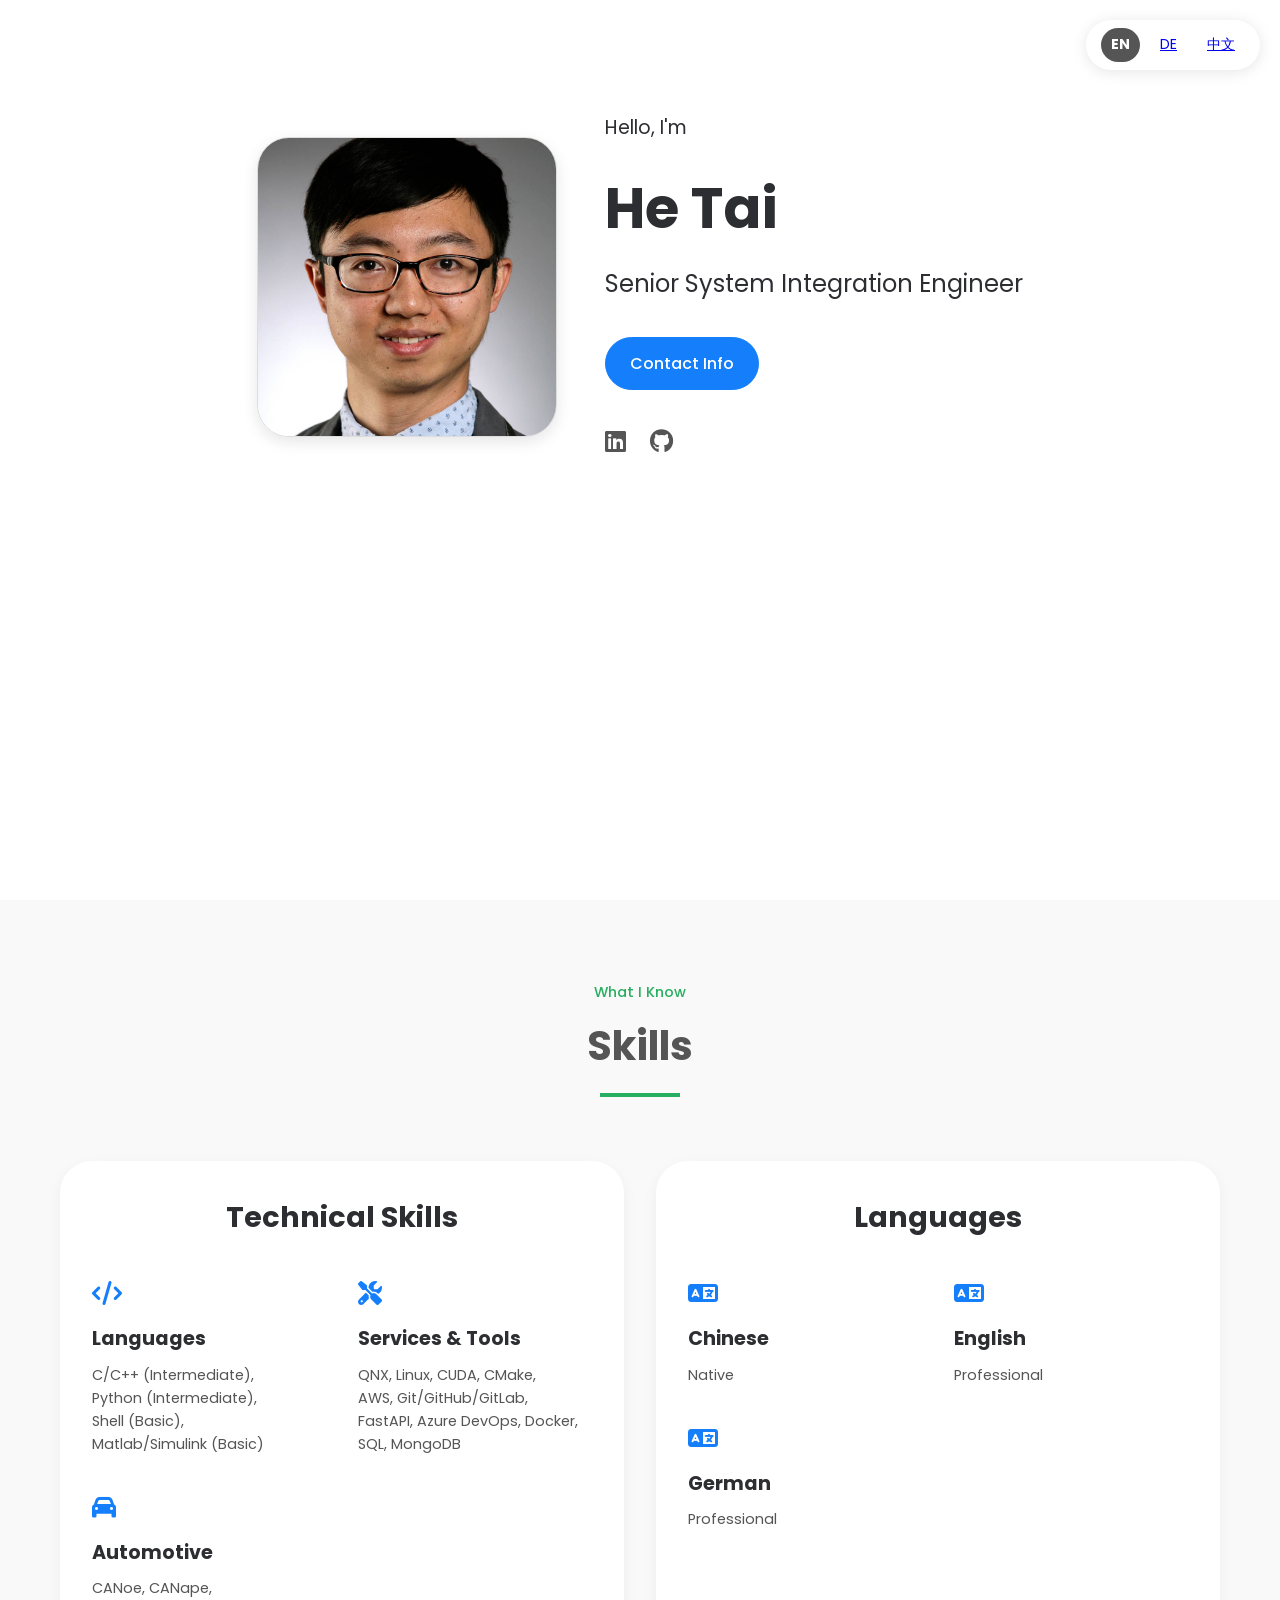
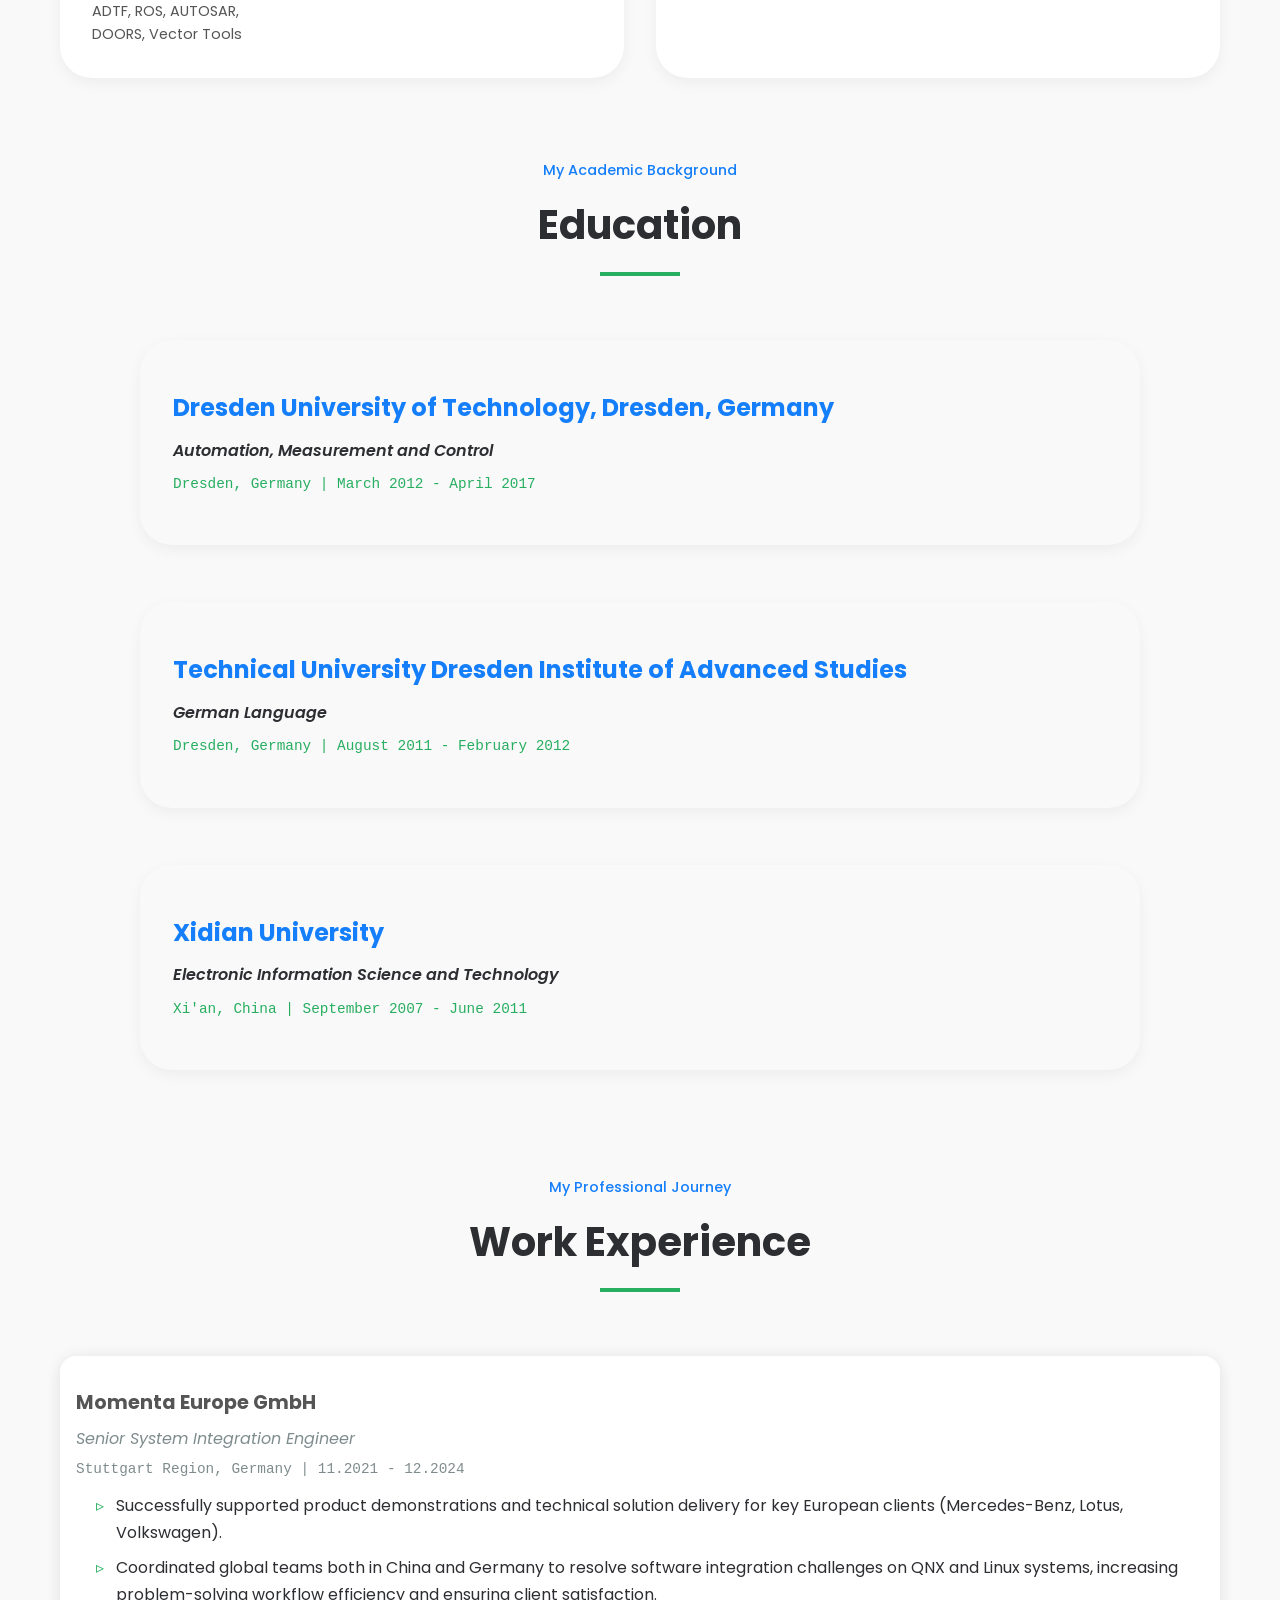
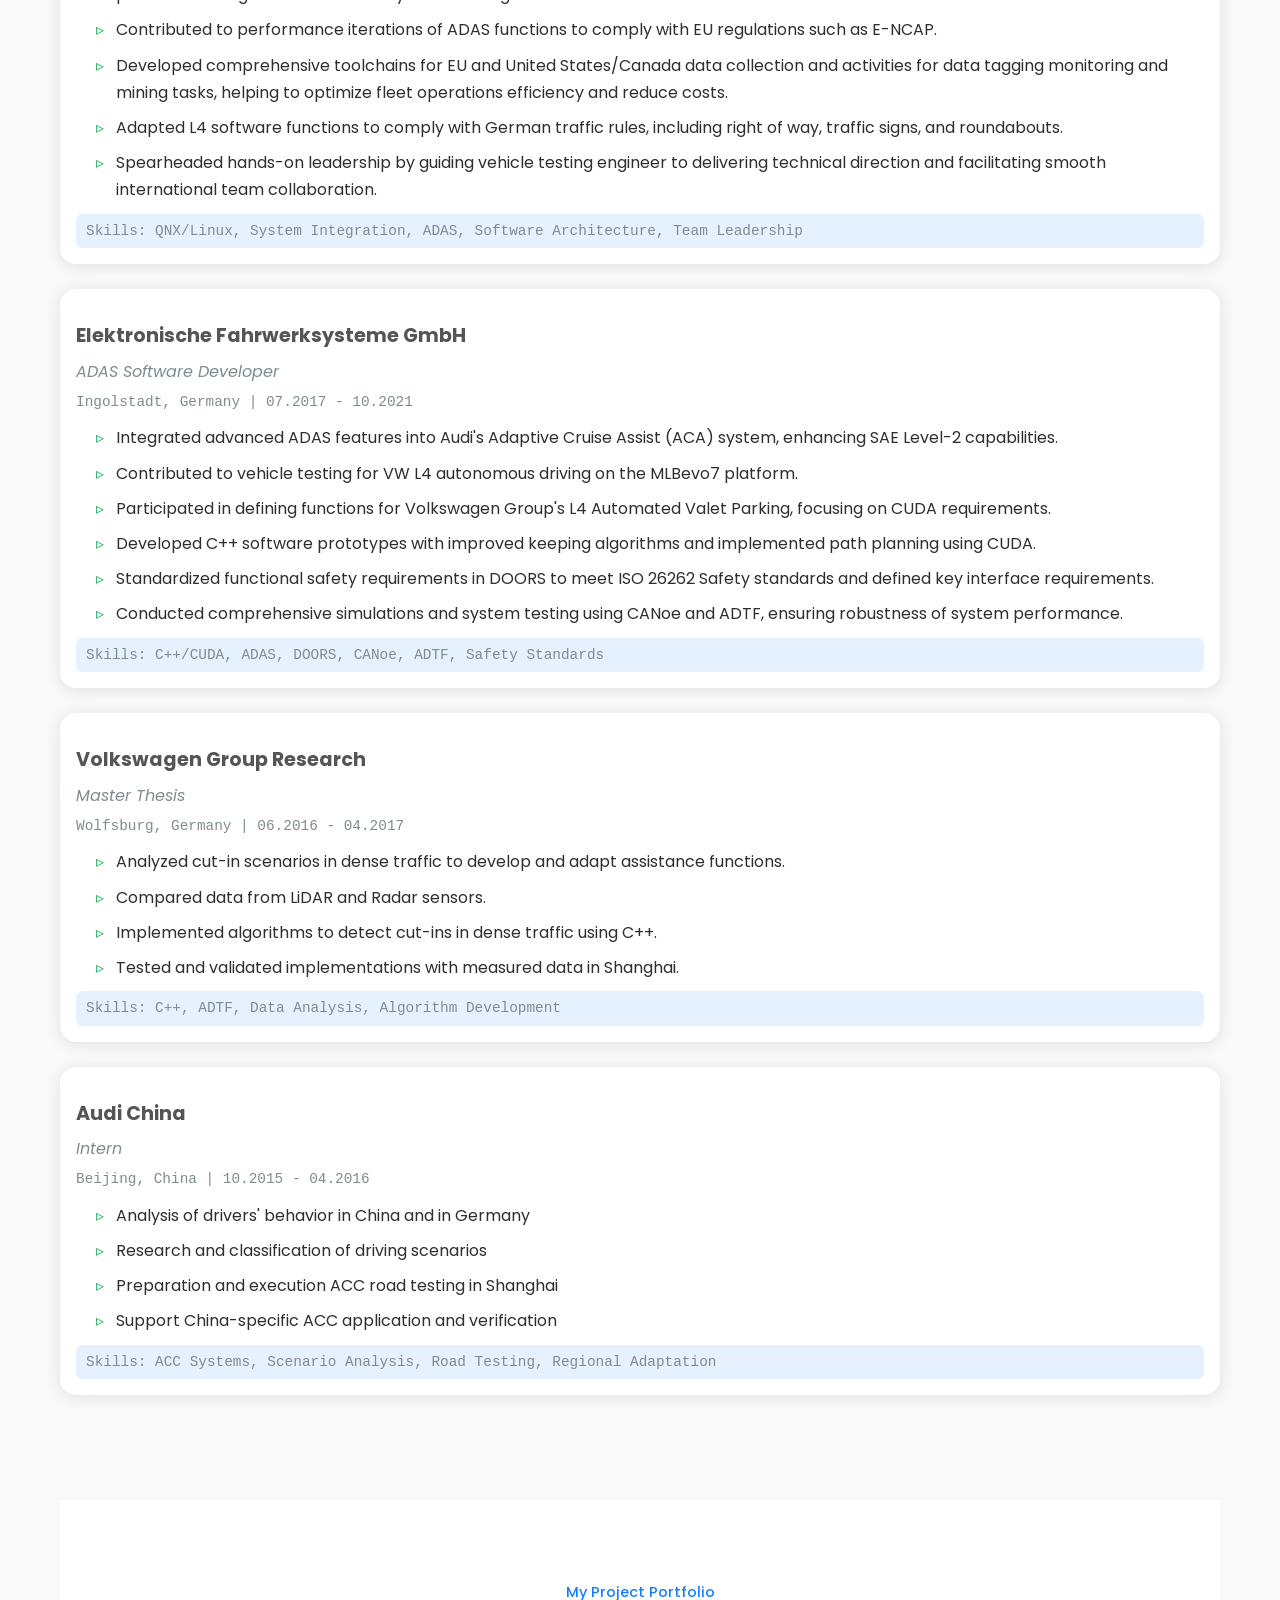
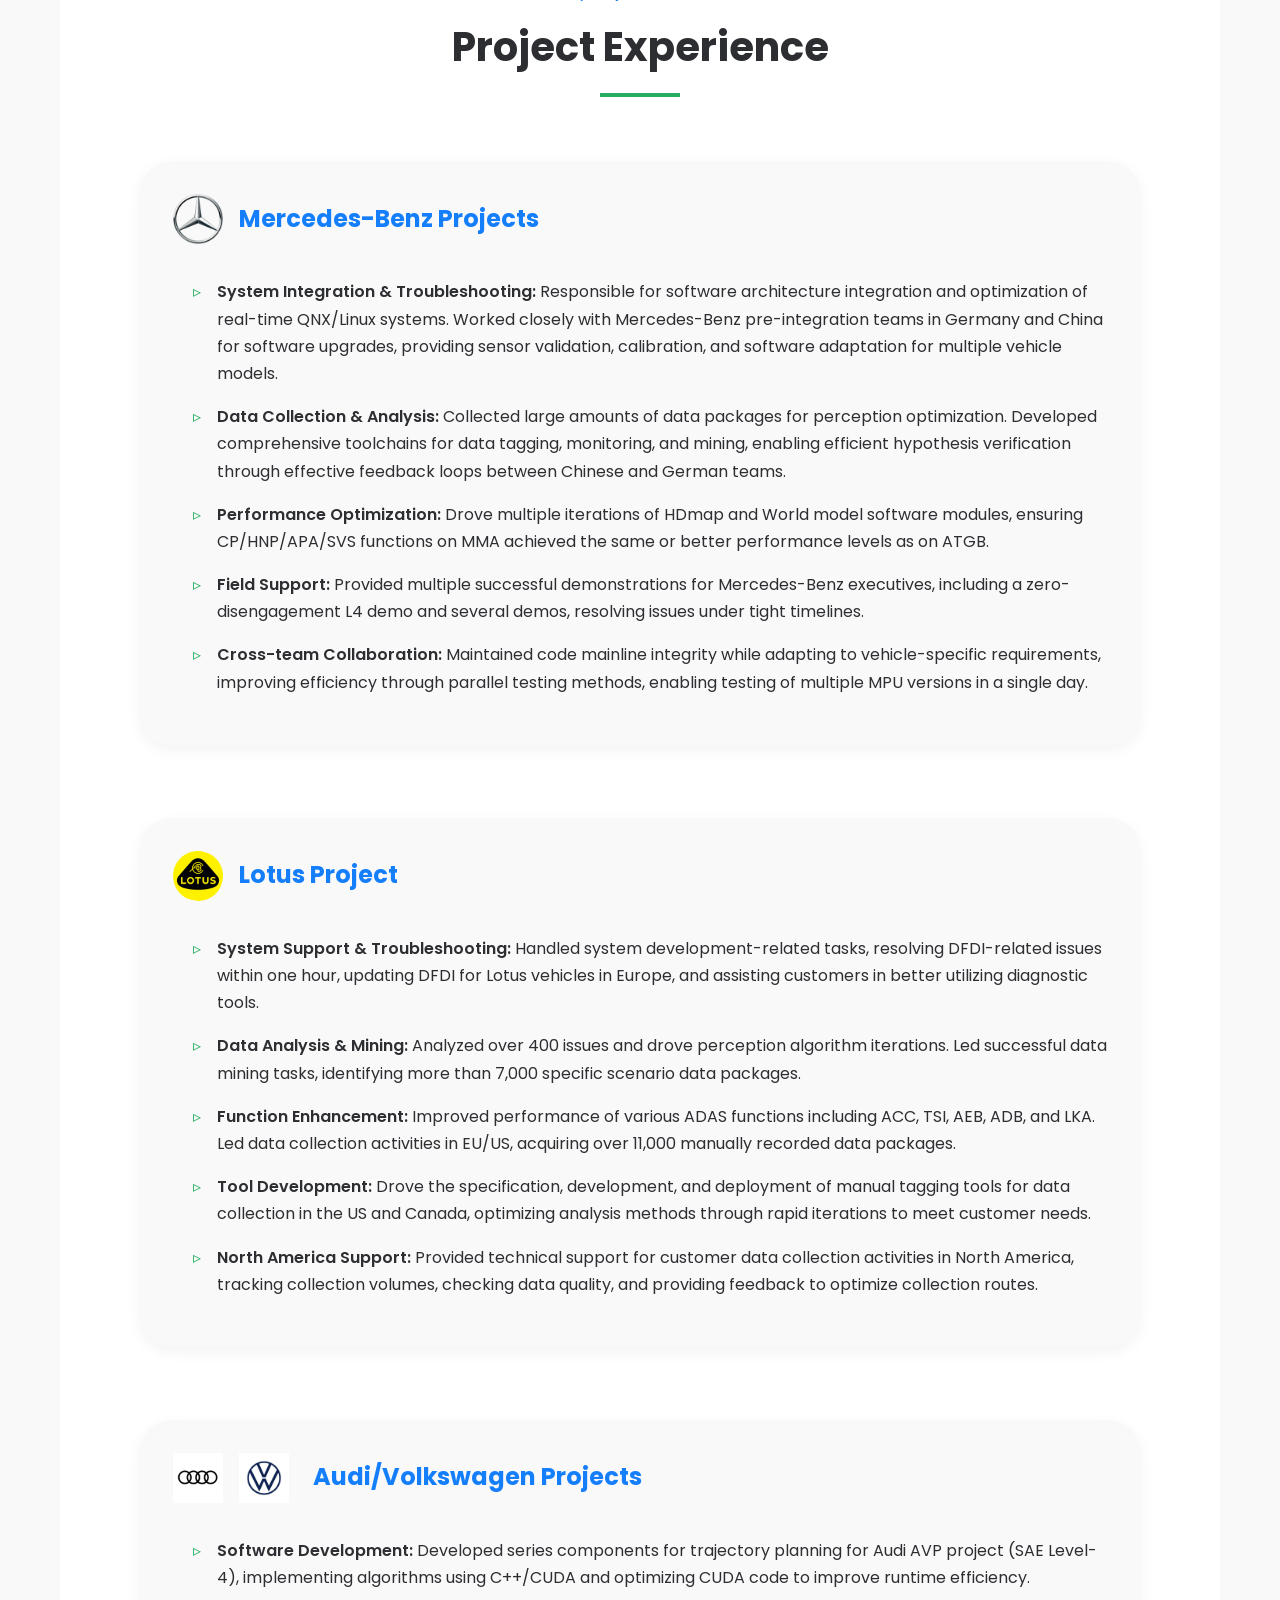
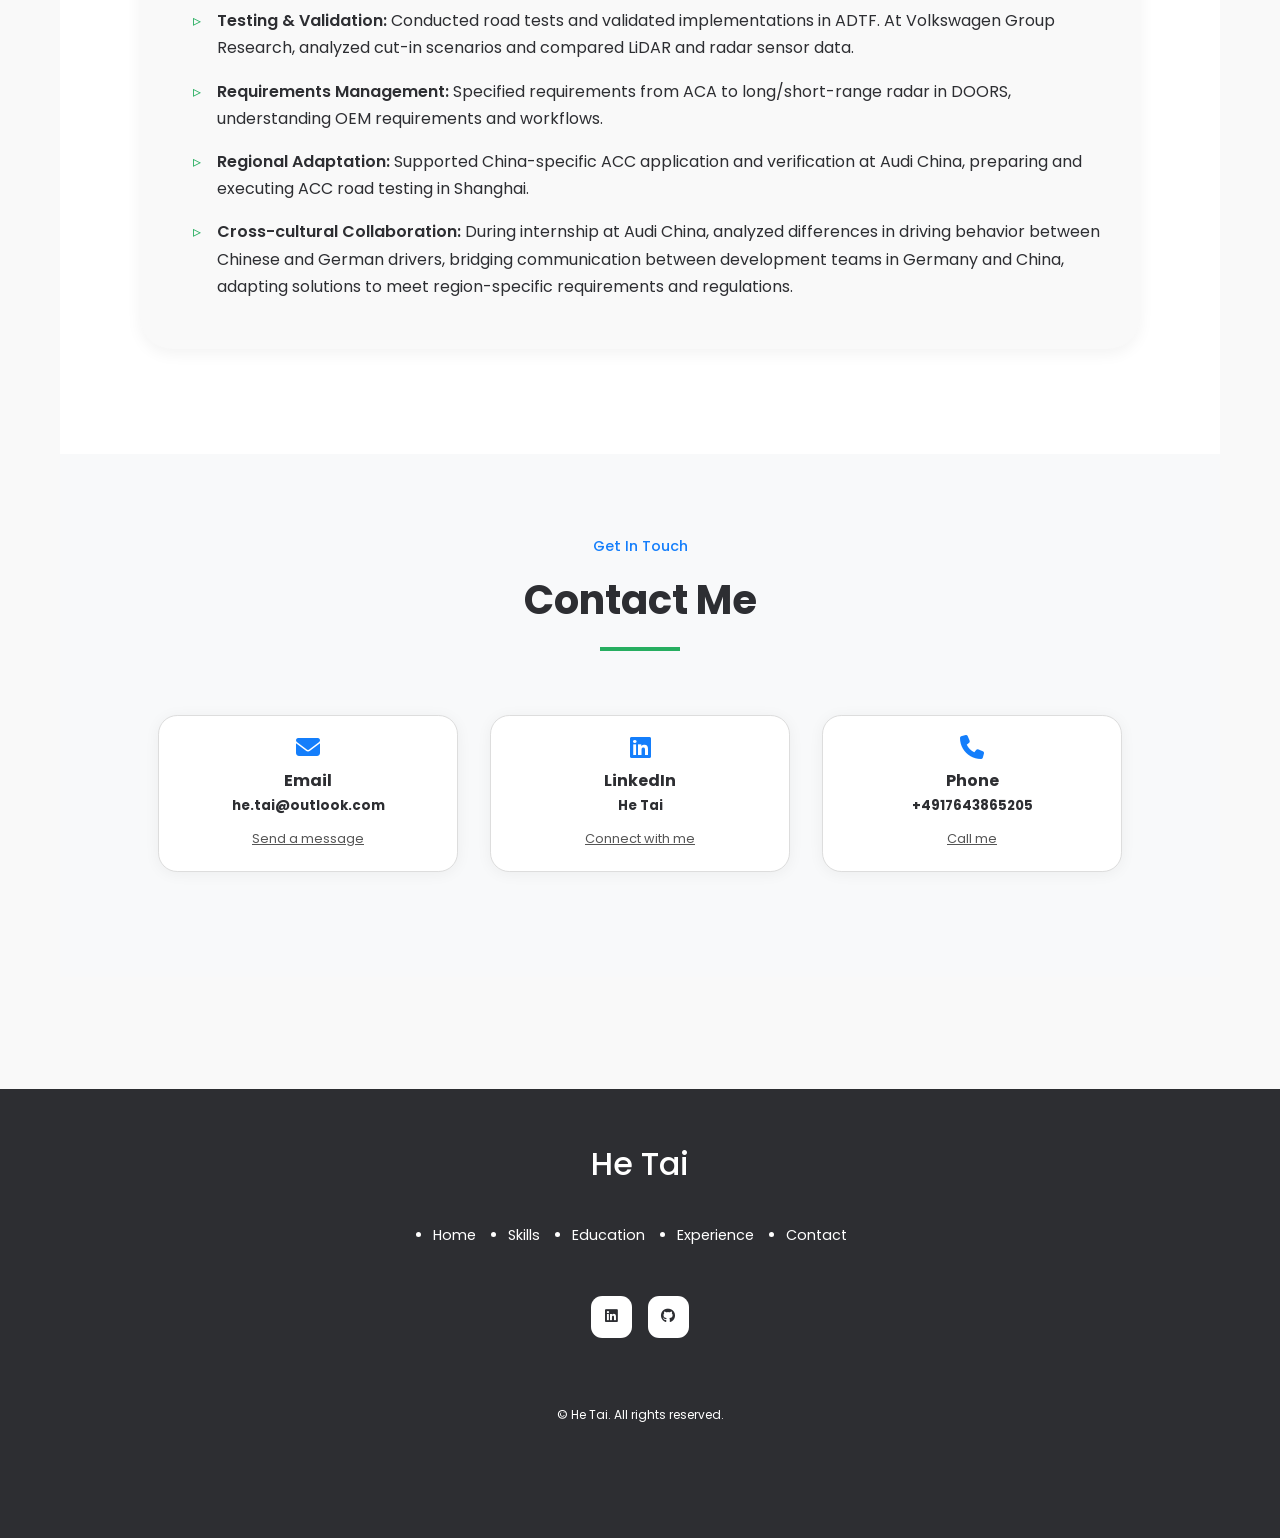
==== index.html @ fd06643b "Overwrite with academic CV template from hetai/cv" ====
<!DOCTYPE html>
<html lang="en">
<head>
    <meta charset="UTF-8">
    <meta name="viewport" content="width=device-width, initial-scale=1.0">
    <meta name="description" content="He Tai's CV - Impactful Senior System Integration Engineer with nine years of experience in supporting product demonstrations and delivering technical solutions">
    <meta name="keywords" content="He Tai, System Integration, Automotive, Software Engineer, ADAS, QNX, Linux, Mercedes-Benz, Volkswagen">
    <meta name="author" content="He Tai">
    
    <!-- Open Graph Tags -->
    <meta property="og:title" content="He Tai - Senior System Integration Engineer">
    <meta property="og:description" content="Impactful Senior System Integration Engineer with nine years of experience in supporting product demonstrations and delivering technical solutions to prominent automotive clients">
    <meta property="og:type" content="profile">
    <meta property="og:url" content="https://hetai.github.io/cv/">
    
    <!-- Favicon -->
    <link rel="apple-touch-icon" sizes="180x180" href="apple-touch-icon.png">
    <link rel="icon" type="image/png" sizes="32x32" href="favicon-32x32.png">
    <link rel="icon" type="image/png" sizes="16x16" href="favicon-16x16.png">
    <link rel="manifest" href="site.webmanifest">
    
    <!-- CSS -->
    <link rel="stylesheet" href="styles.css">
    
    <!-- Font Awesome -->
    <link rel="stylesheet" href="https://cdnjs.cloudflare.com/ajax/libs/font-awesome/6.4.0/css/all.min.css">
    
    <!-- Google Fonts -->
    <link href="https://fonts.googleapis.com/css2?family=Poppins:wght@300;400;500;600&display=swap" rel="stylesheet">
    
    <!-- 添加开发配置脚本 -->
    <script src="dev-config.js"></script>
    <script>
        document.addEventListener('DOMContentLoaded', updatePaths);
    </script>
    
    <title>He Tai - CV</title>
</head>
<body>
    <div class="language-switch">
        <span class="lang-btn active">EN</span>
        <a href="index-de.html" class="lang-btn">DE</a>
        <a href="index-cn.html" class="lang-btn">中文</a>
    </div>

    <header>
        <div class="container profile-container">
            <div class="profile-pic">
                <img src="picture.jpg" alt="He Tai profile picture" class="profile-image">
            </div>
            <div class="profile-text">
                <p class="hello-text">Hello, I'm</p>
                <h1>He Tai</h1>
                <p class="job-title">Senior System Integration Engineer</p>
                
                <div class="cta-buttons">
                    <a href="#contact" class="btn btn-primary">Contact Info</a>
                </div>
                
                <div class="social-links">
                    <a href="https://www.linkedin.com/in/taihe/" class="social-link" target="_blank"><i class="fab fa-linkedin"></i></a>
                    <a href="https://github.com/hetai" class="social-link" target="_blank"><i class="fab fa-github"></i></a>
                </div>
            </div>
        </div>
    </header>

    <main>
        <section id="skills">
            <div class="section-title">
                <h5>What I Know</h5>
                <h2>Skills</h2>
            </div>
            
            <div class="skills-container">
                <div class="skills-card">
                    <h3>Technical Skills</h3>
                    <div class="skills-grid">
                        <div class="skill-category">
                            <div class="skill-icon"><i class="fas fa-code"></i></div>
                            <h4>Languages</h4>
                            <p>C/C++ (Intermediate),<br>Python (Intermediate),<br>Shell (Basic),<br>Matlab/Simulink (Basic)</p>
                        </div>
                        
                        <div class="skill-category">
                            <div class="skill-icon"><i class="fas fa-tools"></i></div>
                            <h4>Services & Tools</h4>
                            <p>QNX, Linux, CUDA, CMake,<br>AWS, Git/GitHub/GitLab,<br>FastAPI, Azure DevOps, Docker,<br>SQL, MongoDB</p>
                        </div>
                        
                        <div class="skill-category">
                            <div class="skill-icon"><i class="fas fa-car"></i></div>
                            <h4>Automotive</h4>
                            <p>CANoe, CANape,<br>ADTF, ROS, AUTOSAR,<br>DOORS, Vector Tools</p>
                        </div>
                    </div>
                </div>
                
                <div class="skills-card">
                    <h3>Languages</h3>
                    <div class="skills-grid">
                        <div class="skill-category">
                            <div class="skill-icon"><i class="fas fa-language"></i></div>
                            <h4>Chinese</h4>
                            <p>Native</p>
                        </div>
                        
                        <div class="skill-category">
                            <div class="skill-icon"><i class="fas fa-language"></i></div>
                            <h4>English</h4>
                            <p>Professional</p>
                        </div>
                        
                        <div class="skill-category">
                            <div class="skill-icon"><i class="fas fa-language"></i></div>
                            <h4>German</h4>
                            <p>Professional</p>
                        </div>
                    </div>
                </div>
            </div>
        </section>

        <section id="education">
            <div class="section-title">
                <h5>My Academic Background</h5>
                <h2>Education</h2>
            </div>
            
            <div class="education-container">
                <article class="education-item">
                    <h3>Dresden University of Technology, Dresden, Germany</h3>
                    <p class="subtitle">Automation, Measurement and Control</p>
                    <p class="location-date">Dresden, Germany | March 2012 - April 2017</p>
                </article>
                
                <article class="education-item">
                    <h3>Technical University Dresden Institute of Advanced Studies</h3>
                    <p class="subtitle">German Language</p>
                    <p class="location-date">Dresden, Germany | August 2011 - February 2012</p>
                </article>
                
                <article class="education-item">
                    <h3>Xidian University</h3>
                    <p class="subtitle">Electronic Information Science and Technology</p>
                    <p class="location-date">Xi'an, China | September 2007 - June 2011</p>
                </article>
            </div>
        </section>

        <section id="experience">
            <div class="section-title">
                <h5>My Professional Journey</h5>
                <h2>Work Experience</h2>
            </div>
            
            <article>
                <h3>Momenta Europe GmbH</h3>
                <p class="subtitle">Senior System Integration Engineer</p>
                <p class="location-date">Stuttgart Region, Germany | 11.2021 - 12.2024</p>
                <ul>
                    <li>Successfully supported product demonstrations and technical solution delivery for key European clients (Mercedes-Benz, Lotus, Volkswagen).</li>
                    <li>Coordinated global teams both in China and Germany to resolve software integration challenges on QNX and Linux systems, increasing problem-solving workflow efficiency and ensuring client satisfaction.</li>
                    <li>Contributed to performance iterations of ADAS functions to comply with EU regulations such as E-NCAP.</li>
                    <li>Developed comprehensive toolchains for EU and United States/Canada data collection and activities for data tagging monitoring and mining tasks, helping to optimize fleet operations efficiency and reduce costs.</li>
                    <li>Adapted L4 software functions to comply with German traffic rules, including right of way, traffic signs, and roundabouts.</li>
                    <li>Spearheaded hands-on leadership by guiding vehicle testing engineer to delivering technical direction and facilitating smooth international team collaboration.</li>
                </ul>
                <p class="skills-used">Skills: QNX/Linux, System Integration, ADAS, Software Architecture, Team Leadership</p>
            </article>

            <article>  
                <h3>Elektronische Fahrwerksysteme GmbH</h3>
                <p class="subtitle">ADAS Software Developer</p>
                <p class="location-date">Ingolstadt, Germany | 07.2017 - 10.2021</p>
                <ul>
                    <li>Integrated advanced ADAS features into Audi's Adaptive Cruise Assist (ACA) system, enhancing SAE Level-2 capabilities.</li>
                    <li>Contributed to vehicle testing for VW L4 autonomous driving on the MLBevo7 platform.</li>
                    <li>Participated in defining functions for Volkswagen Group's L4 Automated Valet Parking, focusing on CUDA requirements.</li>
                    <li>Developed C++ software prototypes with improved keeping algorithms and implemented path planning using CUDA.</li>
                    <li>Standardized functional safety requirements in DOORS to meet ISO 26262 Safety standards and defined key interface requirements.</li>
                    <li>Conducted comprehensive simulations and system testing using CANoe and ADTF, ensuring robustness of system performance.</li>
                </ul>
                <p class="skills-used">Skills: C++/CUDA, ADAS, DOORS, CANoe, ADTF, Safety Standards</p>
            </article>

            <article>
                <h3>Volkswagen Group Research</h3>
                <p class="subtitle">Master Thesis</p>
                <p class="location-date">Wolfsburg, Germany | 06.2016 - 04.2017</p>
                <ul>
                    <li>Analyzed cut-in scenarios in dense traffic to develop and adapt assistance functions.</li>
                    <li>Compared data from LiDAR and Radar sensors.</li>
                    <li>Implemented algorithms to detect cut-ins in dense traffic using C++.</li>
                    <li>Tested and validated implementations with measured data in Shanghai.</li>
                </ul>
                <p class="skills-used">Skills: C++, ADTF, Data Analysis, Algorithm Development</p>
            </article>

            <article>
                <h3>Audi China</h3>
                <p class="subtitle">Intern</p>
                <p class="location-date">Beijing, China | 10.2015 - 04.2016</p>
                <ul>
                    <li>Analysis of drivers' behavior in China and in Germany</li>
                    <li>Research and classification of driving scenarios</li>
                    <li>Preparation and execution ACC road testing in Shanghai</li>
                    <li>Support China-specific ACC application and verification</li>
                </ul>
                <p class="skills-used">Skills: ACC Systems, Scenario Analysis, Road Testing, Regional Adaptation</p>
            </article>
        </section>

        <section id="projects">
            <div class="section-title">
                <h5>My Project Portfolio</h5>
                <h2>Project Experience</h2>
            </div>
            
            <div class="projects-container">
                <article class="project-item">
                    <div class="project-header">
                        <img src="mercedes-logo.png" alt="Mercedes-Benz Logo" class="company-logo">
                        <h3>Mercedes-Benz Projects</h3>
                    </div>
                    <div class="project-content">
                        <div class="project-details">
                            <ul>
                                <li><strong>System Integration & Troubleshooting:</strong> Responsible for software architecture integration and optimization of real-time QNX/Linux systems. Worked closely with Mercedes-Benz pre-integration teams in Germany and China for software upgrades, providing sensor validation, calibration, and software adaptation for multiple vehicle models.</li>
                                <li><strong>Data Collection & Analysis:</strong> Collected large amounts of data packages for perception optimization. Developed comprehensive toolchains for data tagging, monitoring, and mining, enabling efficient hypothesis verification through effective feedback loops between Chinese and German teams.</li>
                                <li><strong>Performance Optimization:</strong> Drove multiple iterations of HDmap and World model software modules, ensuring CP/HNP/APA/SVS functions on MMA achieved the same or better performance levels as on ATGB.</li>
                                <li><strong>Field Support:</strong> Provided multiple successful demonstrations for Mercedes-Benz executives, including a zero-disengagement L4 demo and several demos, resolving issues under tight timelines.</li>
                                <li><strong>Cross-team Collaboration:</strong> Maintained code mainline integrity while adapting to vehicle-specific requirements, improving efficiency through parallel testing methods, enabling testing of multiple MPU versions in a single day.</li>
                            </ul>
                        </div>
                    </div>
                </article>
                
                <article class="project-item">
                    <div class="project-header">
                        <img src="lotus-logo.png" alt="Lotus Logo" class="company-logo">
                        <h3>Lotus Project</h3>
                    </div>
                    <div class="project-content">
                        <div class="project-details">
                            <ul>
                                <li><strong>System Support & Troubleshooting:</strong> Handled system development-related tasks, resolving DFDI-related issues within one hour, updating DFDI for Lotus vehicles in Europe, and assisting customers in better utilizing diagnostic tools.</li>
                                <li><strong>Data Analysis & Mining:</strong> Analyzed over 400 issues and drove perception algorithm iterations. Led successful data mining tasks, identifying more than 7,000 specific scenario data packages.</li>
                                <li><strong>Function Enhancement:</strong> Improved performance of various ADAS functions including ACC, TSI, AEB, ADB, and LKA. Led data collection activities in EU/US, acquiring over 11,000 manually recorded data packages.</li>
                                <li><strong>Tool Development:</strong> Drove the specification, development, and deployment of manual tagging tools for data collection in the US and Canada, optimizing analysis methods through rapid iterations to meet customer needs.</li>
                                <li><strong>North America Support:</strong> Provided technical support for customer data collection activities in North America, tracking collection volumes, checking data quality, and providing feedback to optimize collection routes.</li>
                            </ul>
                        </div>
                    </div>
                </article>
                
                <article class="project-item">
                    <div class="project-header">
                        <div class="dual-logo">
                            <img src="audi-logo.jpg" alt="Audi Logo" class="company-logo">
                            <img src="vw-logo.jpg" alt="Volkswagen Logo" class="company-logo">
                        </div>
                        <h3>Audi/Volkswagen Projects</h3>
                    </div>
                    <div class="project-content">
                        <div class="project-details">
                            <ul>
                                <li><strong>Software Development:</strong> Developed series components for trajectory planning for Audi AVP project (SAE Level-4), implementing algorithms using C++/CUDA and optimizing CUDA code to improve runtime efficiency.</li>
                                <li><strong>Testing & Validation:</strong> Conducted road tests and validated implementations in ADTF. At Volkswagen Group Research, analyzed cut-in scenarios and compared LiDAR and radar sensor data.</li>
                                <li><strong>Requirements Management:</strong> Specified requirements from ACA to long/short-range radar in DOORS, understanding OEM requirements and workflows.</li>
                                <li><strong>Regional Adaptation:</strong> Supported China-specific ACC application and verification at Audi China, preparing and executing ACC road testing in Shanghai.</li>
                                <li><strong>Cross-cultural Collaboration:</strong> During internship at Audi China, analyzed differences in driving behavior between Chinese and German drivers, bridging communication between development teams in Germany and China, adapting solutions to meet region-specific requirements and regulations.</li>
                            </ul>
                        </div>
                    </div>
                </article>
            </div>
        </section>

        <section id="contact">
            <div class="section-title">
                <h5>Get In Touch</h5>
                <h2>Contact Me</h2>
            </div>
            
            <div class="contact-container">
                <div class="contact-options">
                    <article class="contact-option">
                        <i class="fas fa-envelope contact-option-icon"></i>
                        <h4>Email</h4>
                        <h5>he.tai@outlook.com</h5>
                        <a href="mailto:he.tai@outlook.com" target="_blank">Send a message</a>
                    </article>
                    
                    <article class="contact-option">
                        <i class="fab fa-linkedin contact-option-icon"></i>
                        <h4>LinkedIn</h4>
                        <h5>He Tai</h5>
                        <a href="https://www.linkedin.com/in/taihe/" target="_blank">Connect with me</a>
                    </article>
                    
                    <article class="contact-option">
                        <i class="fas fa-phone contact-option-icon"></i>
                        <h4>Phone</h4>
                        <h5>+4917643865205</h5>
                        <a href="tel:+4917643865205">Call me</a>
                    </article>
                </div>
            </div>
        </section>
    </main>
    
    <footer>
        <a href="#" class="footer-logo">He Tai</a>
        
        <ul class="permalinks">
            <li><a href="#">Home</a></li>
            <li><a href="#skills">Skills</a></li>
            <li><a href="#education">Education</a></li>
            <li><a href="#experience">Experience</a></li>
            <li><a href="#contact">Contact</a></li>
        </ul>
        
        <div class="footer-socials">
            <a href="https://www.linkedin.com/in/taihe/" target="_blank" class="footer-social"><i class="fab fa-linkedin"></i></a>
            <a href="https://github.com/hetai" target="_blank" class="footer-social"><i class="fab fa-github"></i></a>
        </div>
        
        <div class="footer-copyright">
            <small>&copy; He Tai. All rights reserved.</small>
        </div>
    </footer>
</body>
</html>
---- styles.css ----
/* 重置和基础样式 */
* {
    margin: 0;
    padding: 0;
    box-sizing: border-box;
}

:root {
    --primary-color: #555; /* 深灰色作为主色调 */
    --secondary-color: #147efb; /* 蓝色作为强调色 */
    --accent-color: #27ae60; /* 绿色作为点缀 */
    --dark-color: #2d2e32; /* 近黑色 */
    --light-color: #f9f9f9; /* 浅灰色背景 */
    --gradient-bg: linear-gradient(135deg, #0078ff, #1e3a8a); /* 蓝色渐变 */
    --transition: all 300ms ease;
}

body {
    font-family: 'Poppins', 'Segoe UI', sans-serif;
    background-color: var(--light-color);
    color: var(--dark-color);
    line-height: 1.7;
}

main {
    max-width: 1200px;
    margin: 0 auto;
    padding: 0 20px;
}

/* 导航和语言切换 */
.language-switch {
    position: fixed;
    top: 20px;
    right: 20px;
    background: white;
    border-radius: 30px;
    padding: 8px 15px;
    box-shadow: 0 2px 15px rgba(0, 0, 0, 0.1);
    z-index: 1000;
    display: flex;
    gap: 10px;
}

.lang-btn {
    padding: 5px 10px;
    border-radius: 20px;
    cursor: pointer;
    font-size: 14px;
    transition: var(--transition);
}

.lang-btn.active {
    background: var(--primary-color);
    color: white;
    font-weight: bold;
}

.lang-btn:not(.active):hover {
    background: #f0f0f0;
}

/* 头部样式 */
header {
    background-color: white;
    height: 100vh;
    padding-top: 7rem;
    overflow: hidden;
    text-align: center;
}

header::before, header::after {
    display: none;
}

.profile-container {
    display: flex;
    flex-direction: row;
    align-items: center;
    justify-content: center;
    gap: 3rem;
    max-width: 1200px;
    margin: 0 auto;
    padding: 0 2rem;
}

.profile-pic {
    width: 300px;
    height: 300px;
    border-radius: 2rem;
    overflow: hidden;
    border: 1px solid #ddd;
    box-shadow: 0 5px 15px rgba(0, 0, 0, 0.1);
    flex-shrink: 0;
}

.profile-text {
    text-align: left;
    max-width: 500px;
}

.hello-text {
    font-size: 1.2rem;
    color: var(--dark-color);
    margin-bottom: 1rem;
}

h1 {
    font-size: 3.5rem;
    color: var(--dark-color);
    margin-bottom: 0.5rem;
}

.job-title {
    font-size: 1.5rem;
    color: var(--dark-color);
    margin-bottom: 2rem;
}

.cta-buttons {
    display: flex;
    gap: 1.2rem;
    justify-content: flex-start;
    margin-bottom: 2rem;
}

.btn {
    padding: 0.75rem 1.5rem;
    border-radius: 2rem;
    cursor: pointer;
    border: 1px solid var(--secondary-color);
    transition: var(--transition);
    font-weight: 500;
    text-decoration: none;
}

.btn-primary {
    background: var(--secondary-color);
    color: white;
}

.btn-primary:hover {
    background: transparent;
    color: var(--secondary-color);
}

.btn-secondary {
    color: var(--dark-color);
    background: transparent;
    border-color: var(--dark-color);
}

.btn-secondary:hover {
    background: var(--dark-color);
    color: white;
}

.social-links {
    display: flex;
    gap: 1.5rem;
    justify-content: flex-start;
    margin-top: 1rem;
}

.social-link {
    font-size: 1.5rem;
    color: var(--primary-color);
    transition: var(--transition);
}

.social-link:hover {
    color: var(--accent-color);
}

/* 联系信息样式 */
.contact-info {
    text-align: center;
    margin: 15px 0 30px;
    padding: 10px;
    font-size: 0.9em;
    color: #7f8c8d;
}

.contact-info span {
    margin: 0 10px;
    white-space: nowrap;
}

/* 部分标题样式 */
.section-title {
    text-align: center;
    margin-bottom: 4rem;
}

.section-title h5 {
    color: var(--secondary-color);
    font-size: 0.9rem;
    font-weight: 500;
    margin-bottom: 0.5rem;
}

.section-title h2 {
    color: var(--dark-color);
    font-size: 2.5rem;
    border-bottom: none;
    padding-bottom: 0;
}

.section-title h2::after {
    content: "";
    display: block;
    width: 80px;
    height: 4px;
    background: var(--accent-color);
    margin: 0.8rem auto 0;
}

/* 关于部分 */
#about {
    padding: 5rem 0;
}

.about-container {
    display: grid;
    grid-template-columns: 35% 50%;
    gap: 15%;
}

.about-cards {
    display: grid;
    grid-template-columns: repeat(2, 1fr);
    gap: 1.5rem;
}

.about-card {
    background: white;
    border: 1px solid transparent;
    border-radius: 1rem;
    padding: 2rem;
    text-align: center;
    transition: var(--transition);
    box-shadow: 0 2px 15px rgba(0, 0, 0, 0.1);
}

.about-card:hover {
    background: transparent;
    border-color: var(--primary-color);
    cursor: default;
}

.about-icon {
    color: var(--primary-color);
    font-size: 1.5rem;
    margin-bottom: 1rem;
}

.about-card h5 {
    font-size: 1rem;
    margin-bottom: 0.5rem;
}

.about-card small {
    font-size: 0.8rem;
    color: #7f8c8d;
}

.about-content p {
    margin-bottom: 1.5rem;
    color: #555;
}

/* 经验部分 */
#experience {
    padding: 5rem 0;
    background: #f9f9f9;
}

.experience-container {
    display: grid;
    grid-template-columns: 1fr 1fr;
    gap: 2rem;
}

.experience-frontend, .experience-backend {
    background: white;
    padding: 2.4rem 3rem;
    border-radius: 2rem;
    border: 1px solid transparent;
    transition: var(--transition);
    box-shadow: 0 2px 15px rgba(0, 0, 0, 0.1);
}

.experience-frontend:hover, .experience-backend:hover {
    background: transparent;
    border-color: var(--primary-color);
    cursor: default;
}

.experience-frontend h3, .experience-backend h3 {
    text-align: center;
    margin-bottom: 2rem;
    color: var(--primary-color);
}

.experience-content {
    display: grid;
    grid-template-columns: 1fr 1fr;
    row-gap: 2rem;
}

.experience-details {
    display: flex;
    gap: 1rem;
    align-items: center;
}

.experience-details-icon {
    color: var(--primary-color);
    font-size: 1.2rem;
}

/* 项目部分 */
#projects {
    padding: 5rem 0;
    background-color: white;
}

.projects-container {
    display: flex;
    flex-direction: column;
    gap: 3rem;
    max-width: 1000px;
    margin: 0 auto;
}

.project-item {
    background: var(--light-color);
    border-radius: 2rem;
    padding: 2rem;
    box-shadow: 0 5px 15px rgba(0, 0, 0, 0.05);
    transition: var(--transition);
}

.project-item:hover {
    box-shadow: 0 10px 25px rgba(0, 0, 0, 0.1);
    transform: translateY(-5px);
}

.project-header {
    display: flex;
    align-items: center;
    margin-bottom: 1.5rem;
}

.company-logo {
    width: 50px;
    height: 50px;
    object-fit: contain;
    margin-right: 1rem;
}

.dual-logo {
    display: flex;
    align-items: center;
    margin-right: 1rem;
}

.dual-logo .company-logo {
    margin-right: 0.5rem;
}

.dual-logo .company-logo:last-child {
    margin-left: 0.5rem;
}

.project-item h3 {
    color: var(--secondary-color);
    font-size: 1.5rem;
    margin: 0;
}

.project-content {
    display: flex;
    flex-direction: column;
    gap: 1.5rem;
}

.project-details ul {
    list-style-type: none;
}

.project-details li {
    margin-bottom: 1rem;
    position: relative;
    padding-left: 1.5rem;
}

.project-details li::before {
    content: "▹";
    position: absolute;
    left: 0;
    color: var(--accent-color);
}

.project-details strong {
    color: var(--dark-color);
    font-weight: 600;
}

/* 经验部分样式 */
article {
    margin-bottom: 25px;
    padding: 15px;
    border-radius: 1rem;
    transition: var(--transition);
    background: white;
    box-shadow: 0 2px 15px rgba(0, 0, 0, 0.1);
    border: 1px solid transparent;
}

article:hover {
    background-color: transparent;
    border-color: var(--primary-color);
    transform: translateY(-5px);
}

article h3 {
    color: var(--primary-color);
    font-size: 1.2em;
    margin: 15px 0 5px;
}

article ul {
    margin: 10px 0;
    padding-left: 20px;
    list-style-type: none;
}

article li {
    margin-bottom: 8px;
    position: relative;
    padding-left: 20px;
}

article li::before {
    content: "▹";
    position: absolute;
    left: 0;
    color: var(--accent-color);
}

.subtitle {
    font-style: italic;
    color: #7f8c8d;
    margin: 5px 0;
}

/* 日期和位置样式 */
.date, .location-date {
    color: #7f8c8d;
    font-size: 0.9em;
    font-family: 'Consolas', monospace;
}

/* 技能使用总结样式 */
.skills-used {
    margin-top: 10px;
    font-family: 'Consolas', monospace;
    font-size: 0.9em;
    color: #7f8c8d;
    padding: 5px 10px;
    background-color: rgba(0, 120, 255, 0.1); /* 使用主色调的透明版本 */
    border-radius: 0.4rem;
}

/* 联系部分 */
#contact {
    padding: 5rem 0;
    background: #f8f9fa;
}

.contact-container {
    max-width: 1000px;
    margin: 0 auto;
}

.contact-options {
    display: flex;
    flex-direction: row;
    justify-content: center;
    gap: 2rem;
    flex-wrap: wrap;
}

.contact-option {
    background: white;
    padding: 1.2rem;
    border-radius: 1.2rem;
    text-align: center;
    border: 1px solid #ddd;
    transition: var(--transition);
    box-shadow: 0 2px 15px rgba(0, 0, 0, 0.05);
    flex: 1;
    min-width: 200px;
    max-width: 300px;
}

.contact-option:hover {
    background: transparent;
    border-color: var(--primary-color);
}

.contact-option-icon {
    font-size: 1.5rem;
    margin-bottom: 0.5rem;
    color: var(--secondary-color);
}

.contact-option a {
    margin-top: 0.7rem;
    display: inline-block;
    font-size: 0.8rem;
    color: var(--primary-color);
}

/* 页脚 */
footer {
    background: var(--dark-color);
    padding: 3rem 0;
    text-align: center;
    font-size: 0.9rem;
    margin-top: 7rem;
    color: white;
}

footer a {
    color: white;
    text-decoration: none;
}

.footer-logo {
    font-size: 2rem;
    font-weight: 500;
    margin-bottom: 2rem;
    display: inline-block;
}

.permalinks {
    display: flex;
    flex-wrap: wrap;
    justify-content: center;
    gap: 2rem;
    margin: 0 auto 3rem;
}

.footer-socials {
    display: flex;
    justify-content: center;
    gap: 1rem;
    margin-bottom: 4rem;
}

.footer-social {
    background: white;
    color: var(--dark-color);
    padding: 0.8rem;
    border-radius: 0.7rem;
    display: flex;
    border: 1px solid transparent;
    transition: var(--transition);
}

.footer-social:hover {
    background: var(--secondary-color);
    color: white;
    border-color: var(--secondary-color);
}

.footer-copyright {
    margin-bottom: 4rem;
    color: white;
}

/* 响应式设计 */
@media (max-width: 1024px) {
    .about-container {
        grid-template-columns: 1fr;
        gap: 0;
    }

    .about-cards {
        grid-template-columns: 1fr 1fr;
        margin-bottom: 2rem;
    }

    .experience-container {
        grid-template-columns: 1fr;
    }

    .projects-container {
        grid-template-columns: 1fr 1fr;
        gap: 1.2rem;
    }

    .contact-container {
        grid-template-columns: 1fr;
        gap: 2rem;
    }
}

@media (max-width: 768px) {
    header {
        height: auto;
        padding-top: 4rem;
    }

    .about-cards {
        grid-template-columns: 1fr;
        gap: 1rem;
    }

    .experience-content {
        grid-template-columns: 1fr;
    }

    .projects-container {
        grid-template-columns: 1fr;
        gap: 1rem;
    }

    .permalinks {
        flex-direction: column;
        gap: 1.5rem;
    }

    body {
        padding: 20px;
    }

    main {
        padding: 20px;
    }

    .contact-info span {
        display: block;
        margin: 5px 0;
    }

    .contact-options {
        flex-direction: column;
        align-items: center;
    }
    
    .contact-option {
        width: 100%;
        max-width: 100%;
    }

    .profile-pic {
        width: 250px;
        height: 250px;
    }

    .project-item {
        padding: 1.5rem;
    }
    
    .project-details li {
        padding-left: 1.2rem;
    }
}

/* 添加深蓝色背景的部分 */
#skills {
    background-color: var(--light-color);
    color: var(--dark-color);
    padding: 5rem 0;
    margin-top: 0;
}

#skills .section-title h2 {
    color: var(--primary-color);
}

#skills .section-title h5 {
    color: var(--accent-color);
}

#skills .section-title h2::after {
    background: var(--accent-color);
}

.profile-image {
    width: 100%;
    height: 100%;
    object-fit: cover;
    object-position: center 20%; /* 向上移动图片焦点，显示更多头部 */
}

/* 技能部分样式 */
.skills-container {
    display: flex;
    gap: 2rem;
    justify-content: center;
    flex-wrap: wrap;
    max-width: 1200px;
    margin: 0 auto;
}

.skills-card {
    background: white;
    border-radius: 2rem;
    padding: 2rem;
    box-shadow: 0 5px 15px rgba(0, 0, 0, 0.05);
    flex: 1;
    min-width: 300px;
    max-width: 600px;
}

.skills-card h3 {
    text-align: center;
    margin-bottom: 2rem;
    color: var(--dark-color);
    font-size: 1.8rem;
}

.skills-grid {
    display: grid;
    grid-template-columns: 1fr 1fr;
    gap: 2rem;
}

.skill-category {
    display: flex;
    flex-direction: column;
    align-items: flex-start;
}

.skill-icon {
    font-size: 1.5rem;
    color: var(--secondary-color);
    margin-bottom: 0.5rem;
}

.skill-category h4 {
    font-size: 1.2rem;
    margin-bottom: 0.5rem;
    color: var(--dark-color);
}

.skill-category p {
    font-size: 0.9rem;
    color: #555;
    line-height: 1.6;
}

/* 响应式调整 */
@media (max-width: 992px) {
    .profile-container {
        flex-direction: column;
        text-align: center;
        gap: 2rem;
    }
    
    .profile-text {
        text-align: center;
    }
    
    .cta-buttons, .social-links {
        justify-content: center;
    }
    
    .skills-grid {
        grid-template-columns: 1fr;
    }
}

@media (max-width: 768px) {
    .profile-pic {
        width: 250px;
        height: 250px;
    }
    
    .skills-card {
        min-width: 100%;
    }
}

/* 添加绿色下划线，类似截图中的样式 */
#contact .section-title h2:after {
    background: var(--accent-color);
}

/* 响应式调整 */
@media (max-width: 768px) {
    .contact-options {
        flex-direction: column;
        align-items: center;
    }
    
    .contact-option {
        width: 100%;
        max-width: 100%;
    }
}

/* 教育部分样式 */
.education-container {
    display: flex;
    flex-direction: column;
    gap: 2rem;
    max-width: 1000px;
    margin: 0 auto;
}

.education-item {
    background: var(--light-color);
    border-radius: 2rem;
    padding: 2rem;
    box-shadow: 0 5px 15px rgba(0, 0, 0, 0.05);
    transition: var(--transition);
}

.education-item:hover {
    box-shadow: 0 10px 25px rgba(0, 0, 0, 0.1);
    transform: translateY(-5px);
}

.education-item h3 {
    color: var(--secondary-color);
    margin-bottom: 0.5rem;
    font-size: 1.5rem;
}

.education-item .subtitle {
    font-weight: 600;
    color: var(--dark-color);
    margin-bottom: 0.5rem;
}

.education-item .location-date {
    color: var(--accent-color);
    font-size: 0.9rem;
    margin-bottom: 1rem;
}
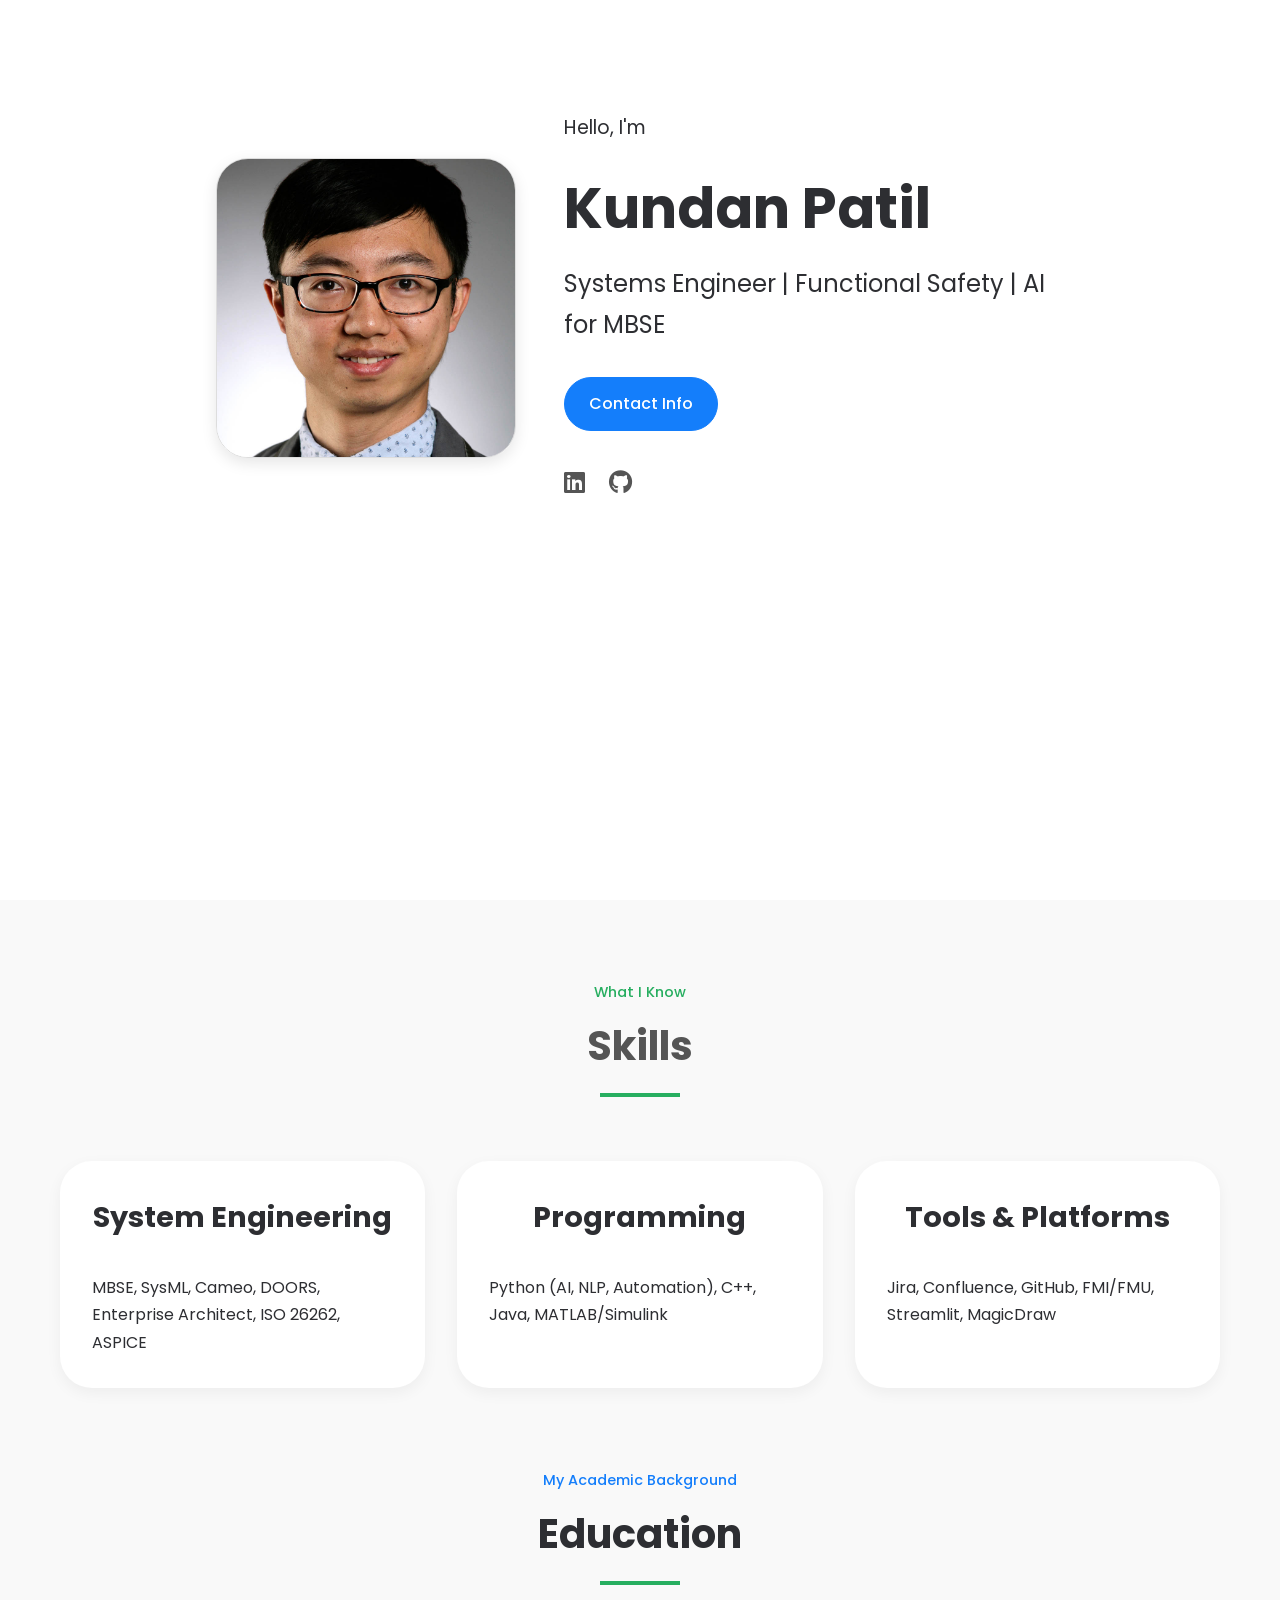
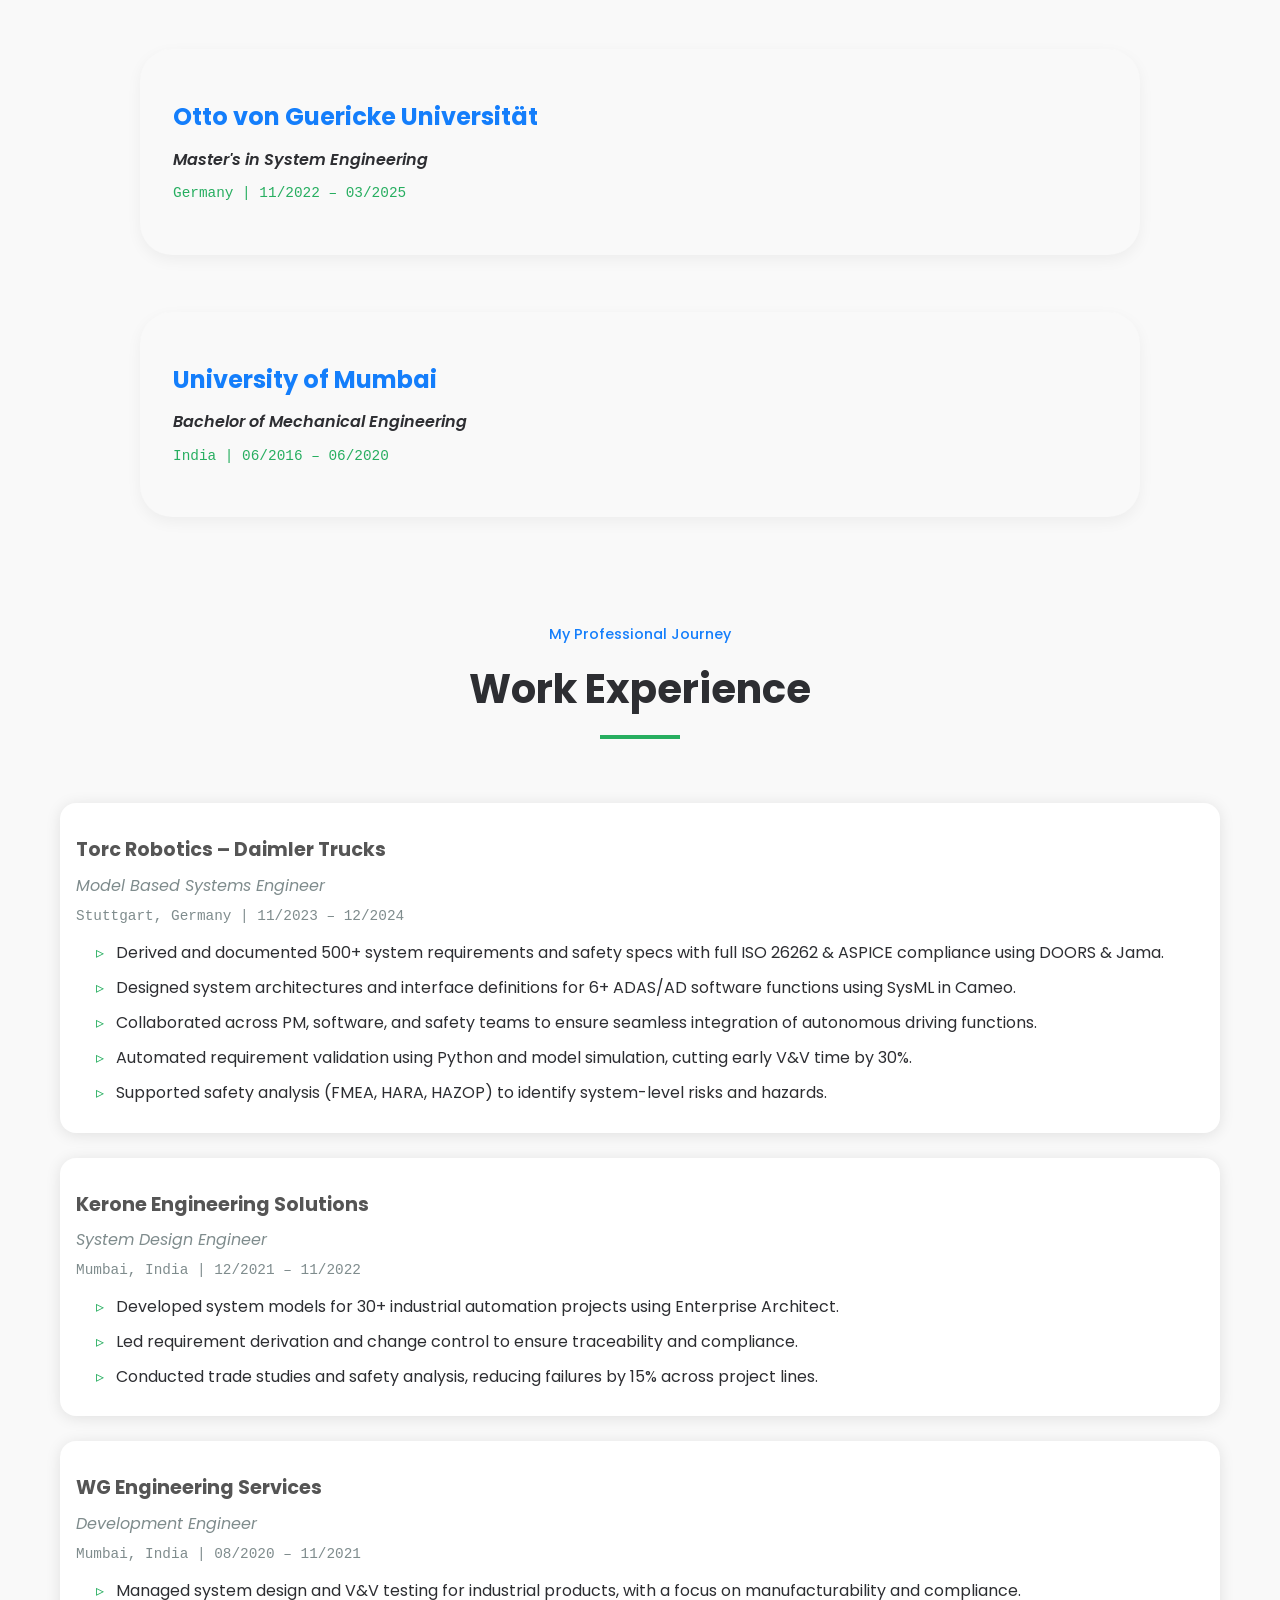
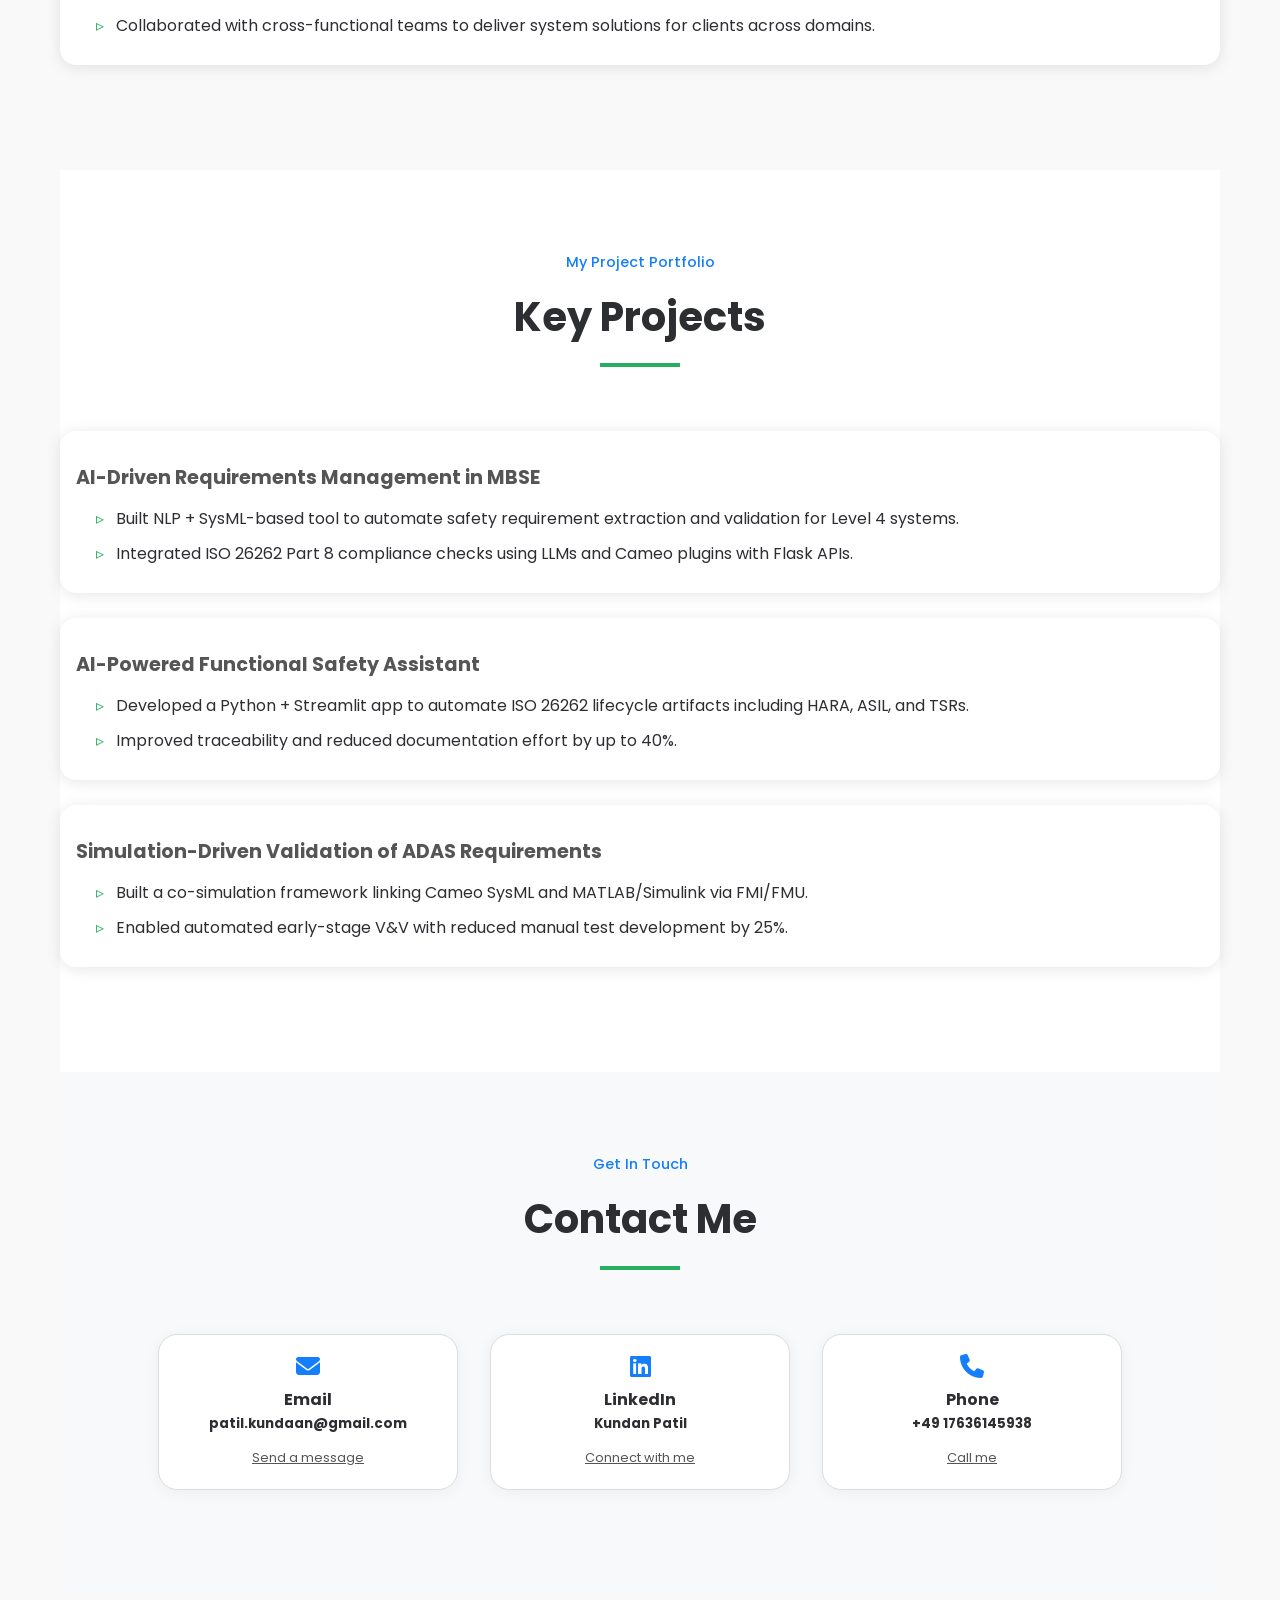
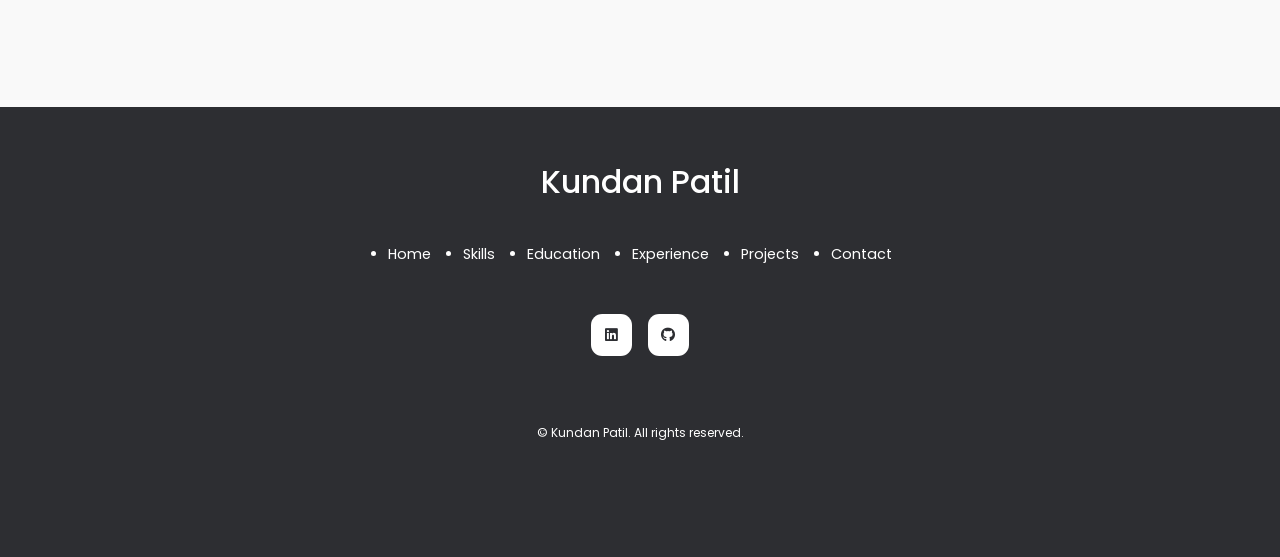
==== commit c1f82947: "chnages to my name" ====
--- a/index.html
+++ b/index.html
@@ -3,63 +3,49 @@
 <head>
     <meta charset="UTF-8">
     <meta name="viewport" content="width=device-width, initial-scale=1.0">
-    <meta name="description" content="He Tai's CV - Impactful Senior System Integration Engineer with nine years of experience in supporting product demonstrations and delivering technical solutions">
-    <meta name="keywords" content="He Tai, System Integration, Automotive, Software Engineer, ADAS, QNX, Linux, Mercedes-Benz, Volkswagen">
-    <meta name="author" content="He Tai">
-    
+    <meta name="description" content="Kundan Patil's CV - Systems Engineer with expertise in MBSE, Functional Safety (ISO 26262), and AI automation for ADAS systems">
+    <meta name="keywords" content="Kundan Patil, MBSE, Functional Safety, ADAS, ISO 26262, AI for Engineering, Cameo, Python, Germany">
+    <meta name="author" content="Kundan Patil">
+
     <!-- Open Graph Tags -->
-    <meta property="og:title" content="He Tai - Senior System Integration Engineer">
-    <meta property="og:description" content="Impactful Senior System Integration Engineer with nine years of experience in supporting product demonstrations and delivering technical solutions to prominent automotive clients">
+    <meta property="og:title" content="Kundan Patil - Systems Engineer">
+    <meta property="og:description" content="Experienced Systems Engineer specializing in AI-enhanced MBSE, Functional Safety, and simulation-based validation.">
     <meta property="og:type" content="profile">
-    <meta property="og:url" content="https://hetai.github.io/cv/">
-    
+    <meta property="og:url" content="https://p-kundan.github.io/">
+
     <!-- Favicon -->
     <link rel="apple-touch-icon" sizes="180x180" href="apple-touch-icon.png">
     <link rel="icon" type="image/png" sizes="32x32" href="favicon-32x32.png">
     <link rel="icon" type="image/png" sizes="16x16" href="favicon-16x16.png">
     <link rel="manifest" href="site.webmanifest">
-    
+
     <!-- CSS -->
     <link rel="stylesheet" href="styles.css">
-    
+
     <!-- Font Awesome -->
     <link rel="stylesheet" href="https://cdnjs.cloudflare.com/ajax/libs/font-awesome/6.4.0/css/all.min.css">
-    
+
     <!-- Google Fonts -->
     <link href="https://fonts.googleapis.com/css2?family=Poppins:wght@300;400;500;600&display=swap" rel="stylesheet">
-    
-    <!-- 添加开发配置脚本 -->
-    <script src="dev-config.js"></script>
-    <script>
-        document.addEventListener('DOMContentLoaded', updatePaths);
-    </script>
-    
-    <title>He Tai - CV</title>
+
+    <title>Kundan Patil - CV</title>
 </head>
 <body>
-    <div class="language-switch">
-        <span class="lang-btn active">EN</span>
-        <a href="index-de.html" class="lang-btn">DE</a>
-        <a href="index-cn.html" class="lang-btn">中文</a>
-    </div>
-
     <header>
         <div class="container profile-container">
             <div class="profile-pic">
-                <img src="picture.jpg" alt="He Tai profile picture" class="profile-image">
+                <img src="picture.jpg" alt="Kundan Patil profile picture" class="profile-image">
             </div>
             <div class="profile-text">
                 <p class="hello-text">Hello, I'm</p>
-                <h1>He Tai</h1>
-                <p class="job-title">Senior System Integration Engineer</p>
-                
+                <h1>Kundan Patil</h1>
+                <p class="job-title">Systems Engineer | Functional Safety | AI for MBSE</p>
                 <div class="cta-buttons">
                     <a href="#contact" class="btn btn-primary">Contact Info</a>
                 </div>
-                
                 <div class="social-links">
-                    <a href="https://www.linkedin.com/in/taihe/" class="social-link" target="_blank"><i class="fab fa-linkedin"></i></a>
-                    <a href="https://github.com/hetai" class="social-link" target="_blank"><i class="fab fa-github"></i></a>
+                    <a href="https://www.linkedin.com/in/kundanp48/" class="social-link" target="_blank"><i class="fab fa-linkedin"></i></a>
+                    <a href="https://github.com/p-kundan" class="social-link" target="_blank"><i class="fab fa-github"></i></a>
                 </div>
             </div>
         </div>
@@ -71,52 +57,18 @@
                 <h5>What I Know</h5>
                 <h2>Skills</h2>
             </div>
-            
             <div class="skills-container">
                 <div class="skills-card">
-                    <h3>Technical Skills</h3>
-                    <div class="skills-grid">
-                        <div class="skill-category">
-                            <div class="skill-icon"><i class="fas fa-code"></i></div>
-                            <h4>Languages</h4>
-                            <p>C/C++ (Intermediate),<br>Python (Intermediate),<br>Shell (Basic),<br>Matlab/Simulink (Basic)</p>
-                        </div>
-                        
-                        <div class="skill-category">
-                            <div class="skill-icon"><i class="fas fa-tools"></i></div>
-                            <h4>Services & Tools</h4>
-                            <p>QNX, Linux, CUDA, CMake,<br>AWS, Git/GitHub/GitLab,<br>FastAPI, Azure DevOps, Docker,<br>SQL, MongoDB</p>
-                        </div>
-                        
-                        <div class="skill-category">
-                            <div class="skill-icon"><i class="fas fa-car"></i></div>
-                            <h4>Automotive</h4>
-                            <p>CANoe, CANape,<br>ADTF, ROS, AUTOSAR,<br>DOORS, Vector Tools</p>
-                        </div>
-                    </div>
-                </div>
-                
+                    <h3>System Engineering</h3>
+                    <p>MBSE, SysML, Cameo, DOORS, Enterprise Architect, ISO 26262, ASPICE</p>
+                </div>
                 <div class="skills-card">
-                    <h3>Languages</h3>
-                    <div class="skills-grid">
-                        <div class="skill-category">
-                            <div class="skill-icon"><i class="fas fa-language"></i></div>
-                            <h4>Chinese</h4>
-                            <p>Native</p>
-                        </div>
-                        
-                        <div class="skill-category">
-                            <div class="skill-icon"><i class="fas fa-language"></i></div>
-                            <h4>English</h4>
-                            <p>Professional</p>
-                        </div>
-                        
-                        <div class="skill-category">
-                            <div class="skill-icon"><i class="fas fa-language"></i></div>
-                            <h4>German</h4>
-                            <p>Professional</p>
-                        </div>
-                    </div>
+                    <h3>Programming</h3>
+                    <p>Python (AI, NLP, Automation), C++, Java, MATLAB/Simulink</p>
+                </div>
+                <div class="skills-card">
+                    <h3>Tools & Platforms</h3>
+                    <p>Jira, Confluence, GitHub, FMI/FMU, Streamlit, MagicDraw</p>
                 </div>
             </div>
         </section>
@@ -126,24 +78,16 @@
                 <h5>My Academic Background</h5>
                 <h2>Education</h2>
             </div>
-            
             <div class="education-container">
                 <article class="education-item">
-                    <h3>Dresden University of Technology, Dresden, Germany</h3>
-                    <p class="subtitle">Automation, Measurement and Control</p>
-                    <p class="location-date">Dresden, Germany | March 2012 - April 2017</p>
+                    <h3>Otto von Guericke Universität</h3>
+                    <p class="subtitle">Master's in System Engineering</p>
+                    <p class="location-date">Germany | 11/2022 – 03/2025</p>
                 </article>
-                
                 <article class="education-item">
-                    <h3>Technical University Dresden Institute of Advanced Studies</h3>
-                    <p class="subtitle">German Language</p>
-                    <p class="location-date">Dresden, Germany | August 2011 - February 2012</p>
-                </article>
-                
-                <article class="education-item">
-                    <h3>Xidian University</h3>
-                    <p class="subtitle">Electronic Information Science and Technology</p>
-                    <p class="location-date">Xi'an, China | September 2007 - June 2011</p>
+                    <h3>University of Mumbai</h3>
+                    <p class="subtitle">Bachelor of Mechanical Engineering</p>
+                    <p class="location-date">India | 06/2016 – 06/2020</p>
                 </article>
             </div>
         </section>
@@ -153,128 +97,65 @@
                 <h5>My Professional Journey</h5>
                 <h2>Work Experience</h2>
             </div>
-            
-            <article>
-                <h3>Momenta Europe GmbH</h3>
-                <p class="subtitle">Senior System Integration Engineer</p>
-                <p class="location-date">Stuttgart Region, Germany | 11.2021 - 12.2024</p>
-                <ul>
-                    <li>Successfully supported product demonstrations and technical solution delivery for key European clients (Mercedes-Benz, Lotus, Volkswagen).</li>
-                    <li>Coordinated global teams both in China and Germany to resolve software integration challenges on QNX and Linux systems, increasing problem-solving workflow efficiency and ensuring client satisfaction.</li>
-                    <li>Contributed to performance iterations of ADAS functions to comply with EU regulations such as E-NCAP.</li>
-                    <li>Developed comprehensive toolchains for EU and United States/Canada data collection and activities for data tagging monitoring and mining tasks, helping to optimize fleet operations efficiency and reduce costs.</li>
-                    <li>Adapted L4 software functions to comply with German traffic rules, including right of way, traffic signs, and roundabouts.</li>
-                    <li>Spearheaded hands-on leadership by guiding vehicle testing engineer to delivering technical direction and facilitating smooth international team collaboration.</li>
-                </ul>
-                <p class="skills-used">Skills: QNX/Linux, System Integration, ADAS, Software Architecture, Team Leadership</p>
-            </article>
-
-            <article>  
-                <h3>Elektronische Fahrwerksysteme GmbH</h3>
-                <p class="subtitle">ADAS Software Developer</p>
-                <p class="location-date">Ingolstadt, Germany | 07.2017 - 10.2021</p>
-                <ul>
-                    <li>Integrated advanced ADAS features into Audi's Adaptive Cruise Assist (ACA) system, enhancing SAE Level-2 capabilities.</li>
-                    <li>Contributed to vehicle testing for VW L4 autonomous driving on the MLBevo7 platform.</li>
-                    <li>Participated in defining functions for Volkswagen Group's L4 Automated Valet Parking, focusing on CUDA requirements.</li>
-                    <li>Developed C++ software prototypes with improved keeping algorithms and implemented path planning using CUDA.</li>
-                    <li>Standardized functional safety requirements in DOORS to meet ISO 26262 Safety standards and defined key interface requirements.</li>
-                    <li>Conducted comprehensive simulations and system testing using CANoe and ADTF, ensuring robustness of system performance.</li>
-                </ul>
-                <p class="skills-used">Skills: C++/CUDA, ADAS, DOORS, CANoe, ADTF, Safety Standards</p>
-            </article>
-
-            <article>
-                <h3>Volkswagen Group Research</h3>
-                <p class="subtitle">Master Thesis</p>
-                <p class="location-date">Wolfsburg, Germany | 06.2016 - 04.2017</p>
-                <ul>
-                    <li>Analyzed cut-in scenarios in dense traffic to develop and adapt assistance functions.</li>
-                    <li>Compared data from LiDAR and Radar sensors.</li>
-                    <li>Implemented algorithms to detect cut-ins in dense traffic using C++.</li>
-                    <li>Tested and validated implementations with measured data in Shanghai.</li>
-                </ul>
-                <p class="skills-used">Skills: C++, ADTF, Data Analysis, Algorithm Development</p>
-            </article>
-
-            <article>
-                <h3>Audi China</h3>
-                <p class="subtitle">Intern</p>
-                <p class="location-date">Beijing, China | 10.2015 - 04.2016</p>
-                <ul>
-                    <li>Analysis of drivers' behavior in China and in Germany</li>
-                    <li>Research and classification of driving scenarios</li>
-                    <li>Preparation and execution ACC road testing in Shanghai</li>
-                    <li>Support China-specific ACC application and verification</li>
-                </ul>
-                <p class="skills-used">Skills: ACC Systems, Scenario Analysis, Road Testing, Regional Adaptation</p>
+            <article>
+                <h3>Torc Robotics – Daimler Trucks</h3>
+                <p class="subtitle">Model Based Systems Engineer</p>
+                <p class="location-date">Stuttgart, Germany | 11/2023 – 12/2024</p>
+                <ul>
+                    <li>Derived and documented 500+ system requirements and safety specs with full ISO 26262 & ASPICE compliance using DOORS & Jama.</li>
+                    <li>Designed system architectures and interface definitions for 6+ ADAS/AD software functions using SysML in Cameo.</li>
+                    <li>Collaborated across PM, software, and safety teams to ensure seamless integration of autonomous driving functions.</li>
+                    <li>Automated requirement validation using Python and model simulation, cutting early V&V time by 30%.</li>
+                    <li>Supported safety analysis (FMEA, HARA, HAZOP) to identify system-level risks and hazards.</li>
+                </ul>
+            </article>
+            <article>
+                <h3>Kerone Engineering Solutions</h3>
+                <p class="subtitle">System Design Engineer</p>
+                <p class="location-date">Mumbai, India | 12/2021 – 11/2022</p>
+                <ul>
+                    <li>Developed system models for 30+ industrial automation projects using Enterprise Architect.</li>
+                    <li>Led requirement derivation and change control to ensure traceability and compliance.</li>
+                    <li>Conducted trade studies and safety analysis, reducing failures by 15% across project lines.</li>
+                </ul>
+            </article>
+            <article>
+                <h3>WG Engineering Services</h3>
+                <p class="subtitle">Development Engineer</p>
+                <p class="location-date">Mumbai, India | 08/2020 – 11/2021</p>
+                <ul>
+                    <li>Managed system design and V&V testing for industrial products, with a focus on manufacturability and compliance.</li>
+                    <li>Collaborated with cross-functional teams to deliver system solutions for clients across domains.</li>
+                </ul>
             </article>
         </section>
 
         <section id="projects">
             <div class="section-title">
                 <h5>My Project Portfolio</h5>
-                <h2>Project Experience</h2>
-            </div>
-            
-            <div class="projects-container">
-                <article class="project-item">
-                    <div class="project-header">
-                        <img src="mercedes-logo.png" alt="Mercedes-Benz Logo" class="company-logo">
-                        <h3>Mercedes-Benz Projects</h3>
-                    </div>
-                    <div class="project-content">
-                        <div class="project-details">
-                            <ul>
-                                <li><strong>System Integration & Troubleshooting:</strong> Responsible for software architecture integration and optimization of real-time QNX/Linux systems. Worked closely with Mercedes-Benz pre-integration teams in Germany and China for software upgrades, providing sensor validation, calibration, and software adaptation for multiple vehicle models.</li>
-                                <li><strong>Data Collection & Analysis:</strong> Collected large amounts of data packages for perception optimization. Developed comprehensive toolchains for data tagging, monitoring, and mining, enabling efficient hypothesis verification through effective feedback loops between Chinese and German teams.</li>
-                                <li><strong>Performance Optimization:</strong> Drove multiple iterations of HDmap and World model software modules, ensuring CP/HNP/APA/SVS functions on MMA achieved the same or better performance levels as on ATGB.</li>
-                                <li><strong>Field Support:</strong> Provided multiple successful demonstrations for Mercedes-Benz executives, including a zero-disengagement L4 demo and several demos, resolving issues under tight timelines.</li>
-                                <li><strong>Cross-team Collaboration:</strong> Maintained code mainline integrity while adapting to vehicle-specific requirements, improving efficiency through parallel testing methods, enabling testing of multiple MPU versions in a single day.</li>
-                            </ul>
-                        </div>
-                    </div>
-                </article>
-                
-                <article class="project-item">
-                    <div class="project-header">
-                        <img src="lotus-logo.png" alt="Lotus Logo" class="company-logo">
-                        <h3>Lotus Project</h3>
-                    </div>
-                    <div class="project-content">
-                        <div class="project-details">
-                            <ul>
-                                <li><strong>System Support & Troubleshooting:</strong> Handled system development-related tasks, resolving DFDI-related issues within one hour, updating DFDI for Lotus vehicles in Europe, and assisting customers in better utilizing diagnostic tools.</li>
-                                <li><strong>Data Analysis & Mining:</strong> Analyzed over 400 issues and drove perception algorithm iterations. Led successful data mining tasks, identifying more than 7,000 specific scenario data packages.</li>
-                                <li><strong>Function Enhancement:</strong> Improved performance of various ADAS functions including ACC, TSI, AEB, ADB, and LKA. Led data collection activities in EU/US, acquiring over 11,000 manually recorded data packages.</li>
-                                <li><strong>Tool Development:</strong> Drove the specification, development, and deployment of manual tagging tools for data collection in the US and Canada, optimizing analysis methods through rapid iterations to meet customer needs.</li>
-                                <li><strong>North America Support:</strong> Provided technical support for customer data collection activities in North America, tracking collection volumes, checking data quality, and providing feedback to optimize collection routes.</li>
-                            </ul>
-                        </div>
-                    </div>
-                </article>
-                
-                <article class="project-item">
-                    <div class="project-header">
-                        <div class="dual-logo">
-                            <img src="audi-logo.jpg" alt="Audi Logo" class="company-logo">
-                            <img src="vw-logo.jpg" alt="Volkswagen Logo" class="company-logo">
-                        </div>
-                        <h3>Audi/Volkswagen Projects</h3>
-                    </div>
-                    <div class="project-content">
-                        <div class="project-details">
-                            <ul>
-                                <li><strong>Software Development:</strong> Developed series components for trajectory planning for Audi AVP project (SAE Level-4), implementing algorithms using C++/CUDA and optimizing CUDA code to improve runtime efficiency.</li>
-                                <li><strong>Testing & Validation:</strong> Conducted road tests and validated implementations in ADTF. At Volkswagen Group Research, analyzed cut-in scenarios and compared LiDAR and radar sensor data.</li>
-                                <li><strong>Requirements Management:</strong> Specified requirements from ACA to long/short-range radar in DOORS, understanding OEM requirements and workflows.</li>
-                                <li><strong>Regional Adaptation:</strong> Supported China-specific ACC application and verification at Audi China, preparing and executing ACC road testing in Shanghai.</li>
-                                <li><strong>Cross-cultural Collaboration:</strong> During internship at Audi China, analyzed differences in driving behavior between Chinese and German drivers, bridging communication between development teams in Germany and China, adapting solutions to meet region-specific requirements and regulations.</li>
-                            </ul>
-                        </div>
-                    </div>
-                </article>
-            </div>
+                <h2>Key Projects</h2>
+            </div>
+            <article>
+                <h3>AI-Driven Requirements Management in MBSE</h3>
+                <ul>
+                    <li>Built NLP + SysML-based tool to automate safety requirement extraction and validation for Level 4 systems.</li>
+                    <li>Integrated ISO 26262 Part 8 compliance checks using LLMs and Cameo plugins with Flask APIs.</li>
+                </ul>
+            </article>
+            <article>
+                <h3>AI-Powered Functional Safety Assistant</h3>
+                <ul>
+                    <li>Developed a Python + Streamlit app to automate ISO 26262 lifecycle artifacts including HARA, ASIL, and TSRs.</li>
+                    <li>Improved traceability and reduced documentation effort by up to 40%.</li>
+                </ul>
+            </article>
+            <article>
+                <h3>Simulation-Driven Validation of ADAS Requirements</h3>
+                <ul>
+                    <li>Built a co-simulation framework linking Cameo SysML and MATLAB/Simulink via FMI/FMU.</li>
+                    <li>Enabled automated early-stage V&V with reduced manual test development by 25%.</li>
+                </ul>
+            </article>
         </section>
 
         <section id="contact">
@@ -282,53 +163,48 @@
                 <h5>Get In Touch</h5>
                 <h2>Contact Me</h2>
             </div>
-            
             <div class="contact-container">
                 <div class="contact-options">
                     <article class="contact-option">
                         <i class="fas fa-envelope contact-option-icon"></i>
                         <h4>Email</h4>
-                        <h5>he.tai@outlook.com</h5>
-                        <a href="mailto:he.tai@outlook.com" target="_blank">Send a message</a>
+                        <h5>patil.kundaan@gmail.com</h5>
+                        <a href="mailto:patil.kundaan@gmail.com" target="_blank">Send a message</a>
                     </article>
-                    
                     <article class="contact-option">
                         <i class="fab fa-linkedin contact-option-icon"></i>
                         <h4>LinkedIn</h4>
-                        <h5>He Tai</h5>
-                        <a href="https://www.linkedin.com/in/taihe/" target="_blank">Connect with me</a>
+                        <h5>Kundan Patil</h5>
+                        <a href="https://www.linkedin.com/in/kundanp48/" target="_blank">Connect with me</a>
                     </article>
-                    
                     <article class="contact-option">
                         <i class="fas fa-phone contact-option-icon"></i>
                         <h4>Phone</h4>
-                        <h5>+4917643865205</h5>
-                        <a href="tel:+4917643865205">Call me</a>
+                        <h5>+49 17636145938</h5>
+                        <a href="tel:+4917636145938">Call me</a>
                     </article>
                 </div>
             </div>
         </section>
     </main>
-    
+
     <footer>
-        <a href="#" class="footer-logo">He Tai</a>
-        
+        <a href="#" class="footer-logo">Kundan Patil</a>
         <ul class="permalinks">
             <li><a href="#">Home</a></li>
             <li><a href="#skills">Skills</a></li>
             <li><a href="#education">Education</a></li>
             <li><a href="#experience">Experience</a></li>
+            <li><a href="#projects">Projects</a></li>
             <li><a href="#contact">Contact</a></li>
         </ul>
-        
         <div class="footer-socials">
-            <a href="https://www.linkedin.com/in/taihe/" target="_blank" class="footer-social"><i class="fab fa-linkedin"></i></a>
-            <a href="https://github.com/hetai" target="_blank" class="footer-social"><i class="fab fa-github"></i></a>
+            <a href="https://www.linkedin.com/in/kundanp48/" target="_blank" class="footer-social"><i class="fab fa-linkedin"></i></a>
+            <a href="https://github.com/p-kundan" target="_blank" class="footer-social"><i class="fab fa-github"></i></a>
         </div>
-        
         <div class="footer-copyright">
-            <small>&copy; He Tai. All rights reserved.</small>
+            <small>&copy; Kundan Patil. All rights reserved.</small>
         </div>
     </footer>
 </body>
-</html>+</html>
